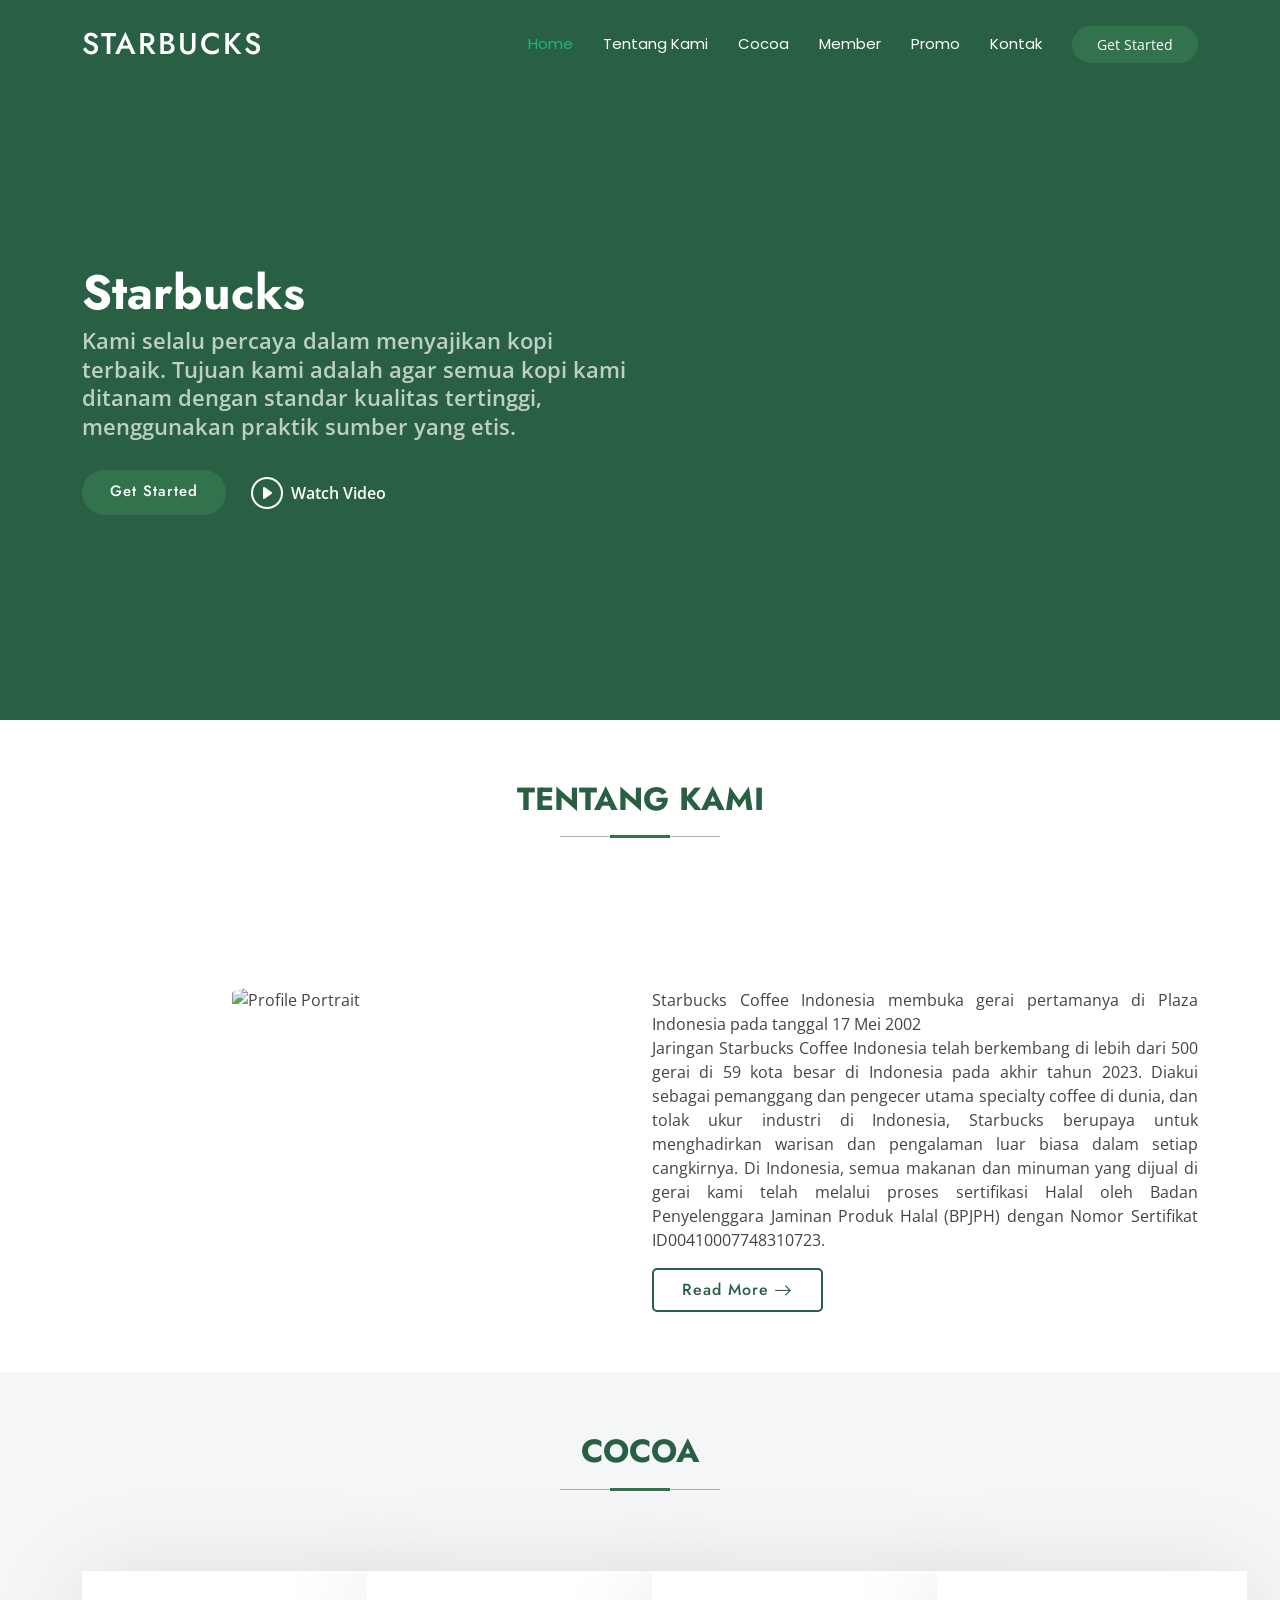
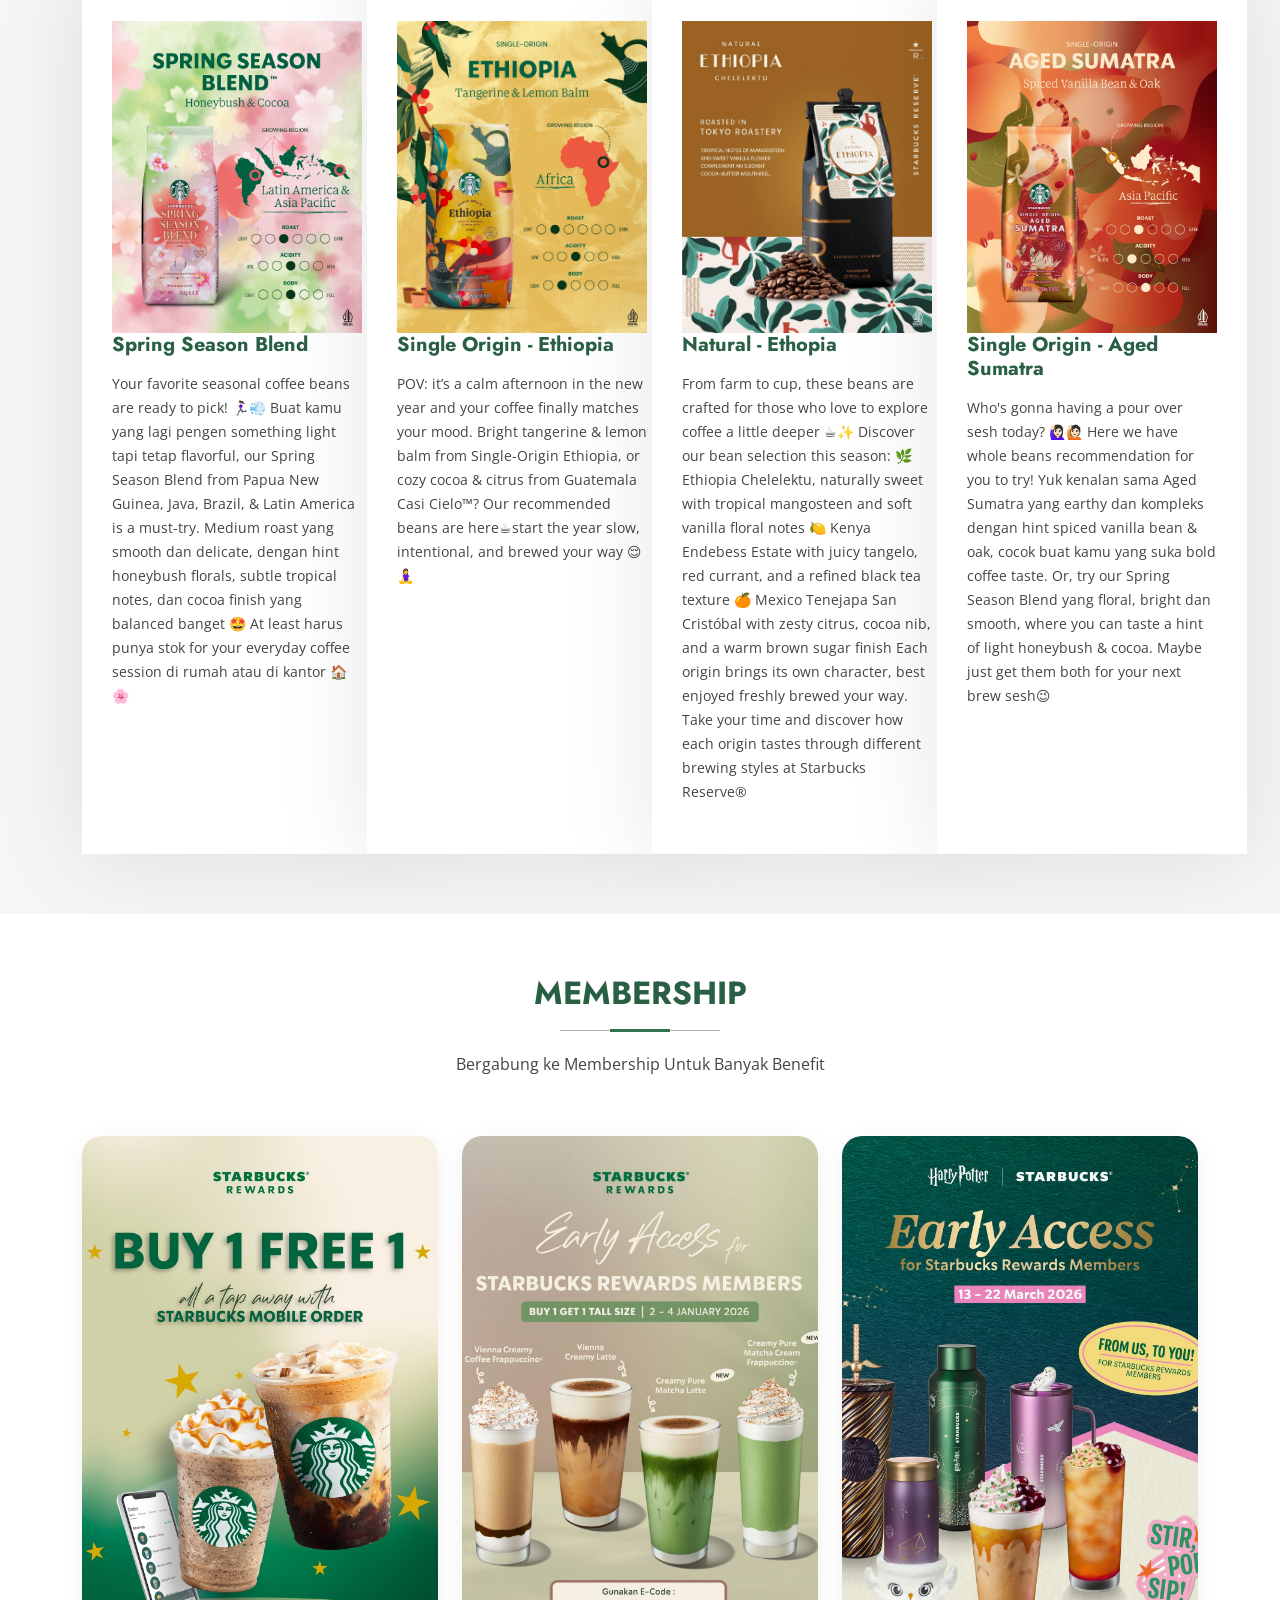
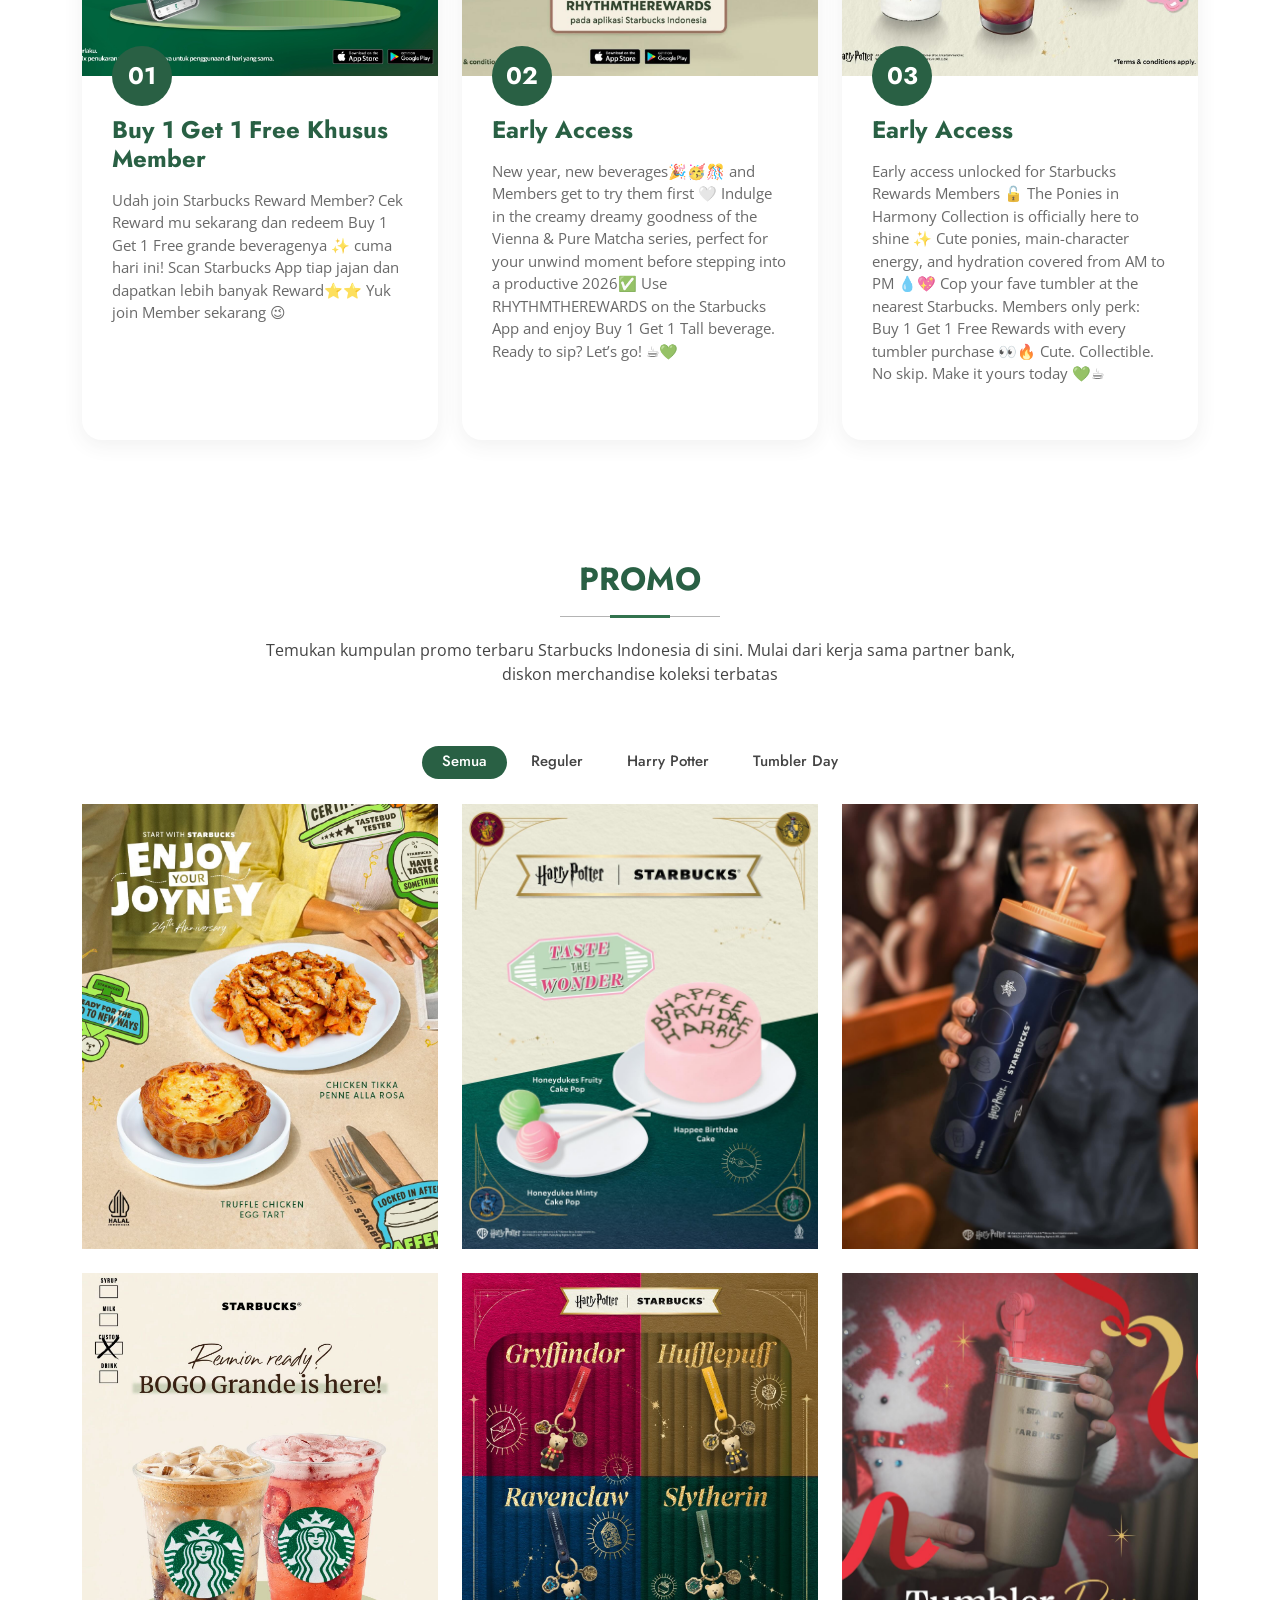
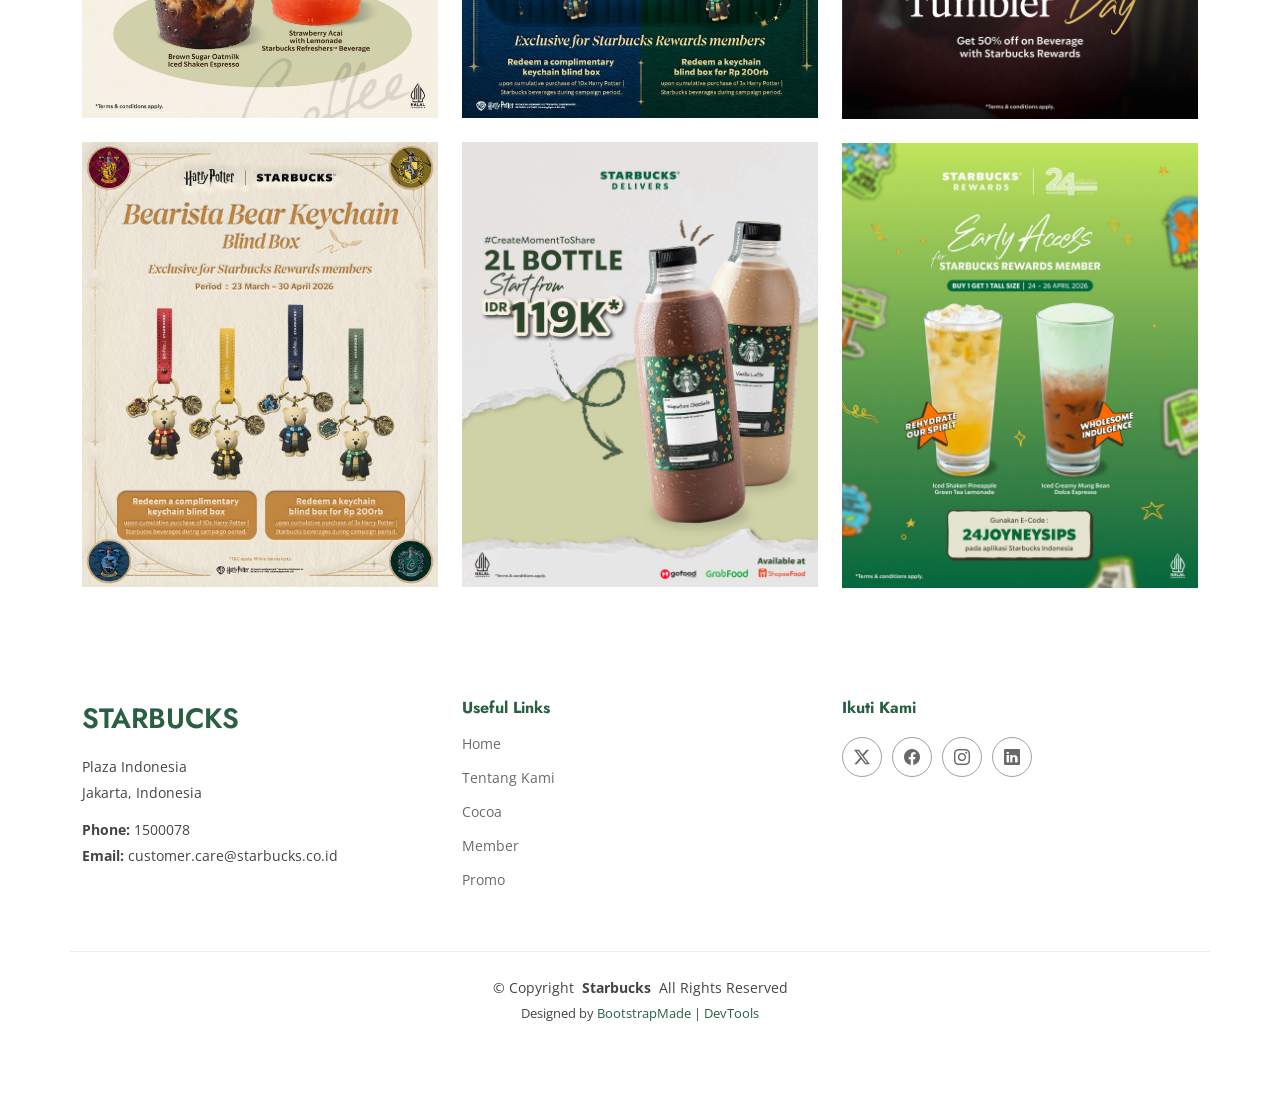
==== tugas_ets.html @ 334ba534 "Tugas Pra ETS" ====
<!DOCTYPE html>
<html lang="en">

<head>
    <meta charset="utf-8">
    <meta content="width=device-width, initial-scale=1.0" name="viewport">
    <title>Index - Arsha Bootstrap Template</title>
    <meta name="description" content="">
    <meta name="keywords" content="">

    <!-- Favicons -->
    <link
        href="https://upload.wikimedia.org/wikipedia/sco/thumb/d/d3/Starbucks_Corporation_Logo_2011.svg/3840px-Starbucks_Corporation_Logo_2011.svg.png"
        rel="icon">
    <link
        href="https://upload.wikimedia.org/wikipedia/sco/thumb/d/d3/Starbucks_Corporation_Logo_2011.svg/3840px-Starbucks_Corporation_Logo_2011.svg.png"
        rel="apple-touch-icon">

    <!-- Fonts -->
    <link href="https://fonts.googleapis.com" rel="preconnect">
    <link href="https://fonts.gstatic.com" rel="preconnect" crossorigin>
    <link
        href="https://fonts.googleapis.com/css2?family=Open+Sans:ital,wght@0,300;0,400;0,500;0,600;0,700;0,800;1,300;1,400;1,500;1,600;1,700;1,800&family=Poppins:ital,wght@0,100;0,200;0,300;0,400;0,500;0,600;0,700;0,800;0,900;1,100;1,200;1,300;1,400;1,500;1,600;1,700;1,800;1,900&family=Jost:ital,wght@0,100;0,200;0,300;0,400;0,500;0,600;0,700;0,800;0,900;1,100;1,200;1,300;1,400;1,500;1,600;1,700;1,800;1,900&display=swap"
        rel="stylesheet">

    <!-- Vendor CSS Files -->
    <link href="assets/vendor/bootstrap/css/bootstrap.min.css" rel="stylesheet">
    <link href="assets/vendor/bootstrap-icons/bootstrap-icons.css" rel="stylesheet">
    <link href="assets/vendor/aos/aos.css" rel="stylesheet">
    <link href="assets/vendor/glightbox/css/glightbox.min.css" rel="stylesheet">
    <link href="assets/vendor/swiper/swiper-bundle.min.css" rel="stylesheet">

    <!-- Main CSS File -->
    <link href="assets/css/main.css" rel="stylesheet">

    <!-- =======================================================
  * Template Name: Arsha
  * Template URL: https://bootstrapmade.com/arsha-free-bootstrap-html-template-corporate/
  * Updated: Feb 22 2025 with Bootstrap v5.3.3
  * Author: BootstrapMade.com
  * License: https://bootstrapmade.com/license/
    ======================================================== -->
</head>

<body class="index-page">

    <header id="header" class="header d-flex align-items-center fixed-top">
        <div class="container-fluid container-xl position-relative d-flex align-items-center">

            <a href="index.html" class="logo d-flex align-items-center me-auto">
                <!-- Uncomment the line below if you also wish to use an image logo -->
                <!-- <img src="assets/img/logo.webp" alt=""> -->
                <h1 class="sitename">Starbucks</h1>
            </a>

            <nav id="navmenu" class="navmenu">
                <ul>
                    <li><a href="#hero" class="active">Home</a></li>
                    <li><a href="#about">Tentang Kami</a></li>
                    <li><a href="#cocoa">Cocoa</a></li>
                    <li><a href="#membership">Member</a></li>
                    <li><a href="#promo">Promo</a></li>
                    <li><a href="#kontak">Kontak</a></li>
                </ul>
                <i class="mobile-nav-toggle d-xl-none bi bi-list"></i>
            </nav>

            <a class="btn-getstarted" href="#about" style="background-color: #32734E;">Get Started</a>

        </div>
    </header>

    <main class="main">
        <!-- Hero Section -->
        <section id="hero" class="hero section dark-background">

            <div class="container">
                <div class="row gy-4">
                    <div class="col-lg-6 order-2 order-lg-1 d-flex flex-column justify-content-center"
                        data-aos="zoom-out">
                        <h1>Starbucks</h1>
                        <p>Kami selalu percaya dalam menyajikan kopi terbaik. Tujuan kami adalah agar semua kopi kami
                            ditanam dengan standar kualitas tertinggi, menggunakan praktik sumber yang etis.</p>
                        <div class="d-flex">
                            <a href="#about" class="btn-get-started" style="background-color: #32734E;">Get Started</a>
                            <a href="https://upload.wikimedia.org/wikipedia/sco/thumb/d/d3/Starbucks_Corporation_Logo_2011.svg/3840px-Starbucks_Corporation_Logo_2011.svg.png"
                                target="_blank" class="glightbox btn-watch-video d-flex align-items-center"><i
                                    class="bi bi-play-circle"></i><span>Watch Video</span></a>
                        </div>
                    </div>
                    <div class="col-lg-6 order-1 order-lg-2 hero-img" data-aos="zoom-out" data-aos-delay="200">
                        <img src="https://upload.wikimedia.org/wikipedia/sco/thumb/d/d3/Starbucks_Corporation_Logo_2011.svg/3840px-Starbucks_Corporation_Logo_2011.svg.png"
                            class="img-fluid animated" alt="">
                    </div>
                </div>
            </div>

        </section><!-- /Hero Section -->

        <!-- About Section -->
        <section id="about" class="about section">

            <!-- Section Title -->
            <div class="container section-title" style="text-align: center; margin-bottom: 70px;" data-aos="fade-up">
                <h2>Tentang Kami</h2>
            </div><!-- End Section Title -->

            <div class="container">

                <div class="row gy-4">

                    <div class="col-lg-6 content" data-aos="fade-up" data-aos-delay="100">
                        <img src="https://i.pinimg.com/736x/85/c0/9a/85c09aea788d44fc892451e380a8f72e.jpg"
                            alt="Profile Portrait"
                            style="width: 350px; margin-bottom: 20px; margin-left: 150px; border-radius: 20%;">

                        <p style="text-align: justify;">
                        </p>
                    </div>

                    <div class="col-lg-6" data-aos="fade-up" data-aos-delay="200">
                        <p style="text-align: justify;">Starbucks Coffee Indonesia membuka gerai pertamanya di Plaza
                            Indonesia pada tanggal 17 Mei
                            2002<br>Jaringan Starbucks Coffee Indonesia telah berkembang di lebih
                            dari 500 gerai di 59 kota
                            besar di Indonesia pada akhir tahun 2023. Diakui sebagai pemanggang dan pengecer utama
                            specialty coffee di dunia, dan tolak ukur industri di Indonesia, Starbucks berupaya
                            untuk menghadirkan warisan dan pengalaman luar biasa dalam setiap cangkirnya. Di
                            Indonesia, semua makanan dan minuman yang dijual di gerai kami telah melalui proses
                            sertifikasi Halal oleh Badan Penyelenggara Jaminan Produk Halal (BPJPH) dengan Nomor
                            Sertifikat ID00410007748310723.
                        </p>
                        <a href="https://www.instagram.com/starbucksindonesia" target="_blank"
                            class="read-more"><span>Read
                                More</span><i class="bi bi-arrow-right"></i></a>
                    </div>

                </div>

            </div>

        </section><!-- /About Section -->


        <!-- Services Section -->
        <section id="cocoa" class="services section light-background">

            <!-- Section Title -->
            <div class="container section-title" data-aos="fade-up">
                <h2>Cocoa</h2>
            </div><!-- End Section Title -->

            <div class="container">

                <div class="row gy-4">

                    <div class="col-xl-3 col-md-6 d-flex" data-aos="fade-up" data-aos-delay="100">
                        <div class="service-item position-relative">
                            <img src="gambar insta\Cocoa\cocoa4.jpg" alt="Profile Portrait" style="width: 250px;">
                            <h4><a href="https://www.instagram.com/reel/DVajFVjidZJ/" target="_blank"
                                    class="stretched-link">Spring Season Blend</a>
                            </h4>
                            <p>Your favorite seasonal coffee beans are ready to pick! 🏃🏻‍♀️💨

                                Buat kamu yang lagi pengen something light tapi tetap flavorful, our Spring Season Blend
                                from Papua New Guinea, Java, Brazil, & Latin America is a must-try. Medium roast yang
                                smooth
                                dan delicate, dengan hint honeybush florals, subtle tropical notes, dan cocoa finish
                                yang
                                balanced banget 🤩

                                At least harus punya stok for your everyday coffee session di rumah atau di kantor 🏠🌸
                            </p>
                        </div>
                    </div><!-- End Service Item -->

                    <div class="col-xl-3 col-md-6 d-flex" data-aos="fade-up" data-aos-delay="200">
                        <div class="service-item position-relative">
                            <img src="gambar insta\Cocoa\cocoa1.jpg" alt="Profile Portrait" style="width: 250px;">
                            <h4><a href="https://www.instagram.com/p/DTAOfKRk3KU/" target="_blank"
                                    class="stretched-link">Single Origin - Ethiopia</a></h4>
                            <p>POV: it’s a calm afternoon in the new year and your coffee finally matches your mood.

                                Bright tangerine & lemon balm from Single-Origin Ethiopia, or cozy cocoa & citrus from
                                Guatemala Casi Cielo™️?

                                Our recommended beans are here☕️start the year slow, intentional, and brewed your way
                                😌🧘‍♀️
                            </p>
                        </div>
                    </div><!-- End Service Item -->

                    <div class="col-xl-3 col-md-6 d-flex" data-aos="fade-up" data-aos-delay="300">
                        <div class="service-item position-relative">
                            <img src="gambar insta\Cocoa\cocoa2.jpg" alt="Profile Portrait" style="width: 250px;">
                            <h4><a href="https://www.instagram.com/p/DTFrckcEzNp/" target="_blank"
                                    class="stretched-link">Natural - Ethopia</a></h4>
                            <p>From farm to cup, these beans are crafted for those who love to explore coffee a little
                                deeper ☕✨ Discover our bean selection this season:

                                🌿 Ethiopia Chelelektu, naturally sweet with tropical mangosteen and soft vanilla floral
                                notes
                                🍋 Kenya Endebess Estate with juicy tangelo, red currant, and a refined black tea
                                texture
                                🍊 Mexico Tenejapa San Cristóbal with zesty citrus, cocoa nib, and a warm brown sugar
                                finish

                                Each origin brings its own character, best enjoyed freshly brewed your way. Take your
                                time
                                and discover how each origin tastes through different brewing styles at Starbucks
                                Reserve®
                            </p>
                        </div>
                    </div><!-- End Service Item -->

                    <div class="col-xl-3 col-md-6 d-flex" data-aos="fade-up" data-aos-delay="400">
                        <div class="service-item position-relative">
                            <img src="gambar insta\Cocoa\cocoa3.jpg" alt="Profile Portrait" style="width: 250px;">
                            <h4><a href="https://www.instagram.com/p/DVaQ4PXE8sB/" target="_blank"
                                    class="stretched-link">Single Origin - Aged Sumatra</a>
                            </h4>
                            <p>Who's gonna having a pour over sesh today? 🙋🏻‍♀️🙋🏻 Here we have whole beans
                                recommendation for you to try!

                                Yuk kenalan sama Aged Sumatra yang earthy dan kompleks dengan hint spiced vanilla bean &
                                oak, cocok buat kamu yang suka bold coffee taste. Or, try our Spring Season Blend yang
                                floral, bright dan smooth, where you can taste a hint of light honeybush & cocoa.

                                Maybe just get them both for your next brew sesh😉
                            </p>
                        </div>
                    </div><!-- End Service Item -->

                </div>

            </div>

        </section><!-- /Services Section -->

        <!-- Work Process Section -->
        <section id="membership" class="work-process section">

            <!-- Section Title -->
            <div class="container section-title" data-aos="fade-up">
                <h2>Membership</h2>
                <p>Bergabung ke Membership Untuk Banyak Benefit</p>
            </div><!-- End Section Title -->

            <div class="container" data-aos="fade-up" data-aos-delay="100">

                <div class="row gy-5">

                    <div class="col-lg-4 col-md-6" data-aos="fade-up" data-aos-delay="200">
                        <div class="steps-item">
                            <div class="steps-image">
                                <img src="gambar insta\membership\membership2.jpg" alt="Step 1" class="img-fluid"
                                    loading="lazy">
                            </div>
                            <div class="steps-content">
                                <div class="steps-number">01</div>
                                <h3>Buy 1 Get 1 Free Khusus Member</h3>
                                <p>Udah join Starbucks Reward Member? Cek Reward mu sekarang dan redeem Buy 1 Get 1 Free
                                    grande beveragenya ✨ cuma hari ini! Scan Starbucks App tiap jajan dan dapatkan lebih
                                    banyak Reward⭐️⭐️ Yuk join Member sekarang 😉
                                </p>
                            </div>
                        </div><!-- End Steps Item -->
                    </div>

                    <div class="col-lg-4 col-md-6" data-aos="fade-up" data-aos-delay="300">
                        <div class="steps-item">
                            <div class="steps-image">
                                <img src="gambar insta\membership\membership3.jpg" alt="Step 2" class="img-fluid"
                                    loading="lazy">
                            </div>
                            <div class="steps-content">
                                <div class="steps-number">02</div>
                                <h3>Early Access</h3>
                                <p>New year, new beverages🎉🥳🎊 and Members get to try them first 🤍

                                    Indulge in the creamy dreamy goodness of the Vienna & Pure Matcha series, perfect
                                    for
                                    your unwind moment before stepping into a productive 2026✅

                                    Use RHYTHMTHEREWARDS on the Starbucks App and enjoy Buy 1 Get 1 Tall beverage. Ready
                                    to
                                    sip? Let’s go! ☕💚
                                </p>
                            </div>
                        </div><!-- End Steps Item -->
                    </div>

                    <div class="col-lg-4 col-md-6" data-aos="fade-up" data-aos-delay="400">
                        <div class="steps-item">
                            <div class="steps-image">
                                <img src="gambar insta\membership\membership1.jpg" alt="Step 3" class="img-fluid"
                                    loading="lazy">
                            </div>
                            <div class="steps-content">
                                <div class="steps-number">03</div>
                                <h3>Early Access</h3>
                                <p>Early access unlocked for Starbucks Rewards Members 🔓 The Ponies in Harmony
                                    Collection
                                    is officially here to shine ✨

                                    Cute ponies, main-character energy, and hydration covered from AM to PM 💧💖

                                    Cop your fave tumbler at the nearest Starbucks.
                                    Members only perk: Buy 1 Get 1 Free Rewards with every tumbler purchase 👀🔥

                                    Cute. Collectible. No skip. Make it yours today 💚☕
                                </p>
                            </div>
                        </div><!-- End Steps Item -->
                    </div>

                </div>

            </div>
        </section><!-- Work Process Section -->

        <!-- Portfolio Section -->
        <section id="promo" class="portfolio section">

            <!-- Section Title -->
            <div class="container section-title" data-aos="fade-up">
                <h2>Promo</h2>
                <p>Temukan kumpulan promo terbaru Starbucks Indonesia di sini. Mulai dari kerja sama partner bank,<br>
                    diskon merchandise koleksi terbatas </p>
            </div><!-- End Section Title -->

            <div class="container">

                <div class="isotope-layout" data-default-filter="*" data-layout="masonry" data-sort="original-order">

                    <ul class="portfolio-filters isotope-filters" data-aos="fade-up" data-aos-delay="100">
                        <li data-filter="*" class="filter-active">Semua</li>
                        <li data-filter=".filter-app">Reguler</li>
                        <li data-filter=".filter-product">Harry Potter</li>
                        <li data-filter=".filter-branding">Tumbler Day</li>
                    </ul><!-- End Portfolio Filters -->

                    <div class="row gy-4 isotope-container" data-aos="fade-up" data-aos-delay="200">

                        <div class="col-lg-4 col-md-6 portfolio-item isotope-item filter-app">
                            <img src="gambar insta\promo\promo1.jpg" class="img-fluid" alt="">
                            <div class="portfolio-info">
                                <h4>Enjoy your Journey - 24th Anniversary</h4>
                                <p>Now it’s yummy sesh time 🤤 4 new items to brighten your day:
                                    Banana & Pineapple Oatmeal Bar: Definisi fruity tropical yang warm & comforting
                                    pas buat di jam nyemil🍌🍍

                                    Chicken Spinach Egg Bites: Simple yet flavorful. Aroma umami-nya bener-bener
                                    nagih. 🌿
                                </p>
                                <a href="gambar insta\promo\promo1.jpg" title="Enjoy your Journey - 24th Anniversary"
                                    data-gallery="portfolio-gallery-app" class="glightbox preview-link"><i
                                        class="bi bi-zoom-in"></i></a>
                                <a href="https://www.instagram.com/p/DXnpgaAEzhH/" target="_blank"
                                    title="Enjoy your Journey - 24th Anniversary" class="details-link"><i
                                        class="bi bi-link-45deg"></i></a>
                            </div>
                        </div><!-- End Portfolio Item -->

                        <div class="col-lg-4 col-md-6 portfolio-item isotope-item filter-product">
                            <img src="gambar insta\harrypot\harry.jpg" class="img-fluid" alt="">
                            <div class="portfolio-info">
                                <h4>Harry Potter - Taste The Wonder</h4>
                                <p>Showtime for the food! The pink frosting and wobbly lettering bring all the
                                    magical, nostalgic feels ✨ Sekarang udah bisa didapatkan di Starbucks terdekat!

                                    Yuk order the iconic Happee Birthdae Harry Cake dengan the duo Honeydukes
                                    Cakepop in Minty and Fruity flavors sekarang 🍭💚💖
                                </p>
                                <a href="gambar insta\harrypot\harry.jpg" title="Harry Potter - Taste The Wonder"
                                    data-gallery="portfolio-gallery-product" class="glightbox preview-link"><i
                                        class="bi bi-zoom-in"></i></a>
                                <a href="https://www.instagram.com/p/DWP5WsSE50g/"
                                    title="Harry Potter - Taste The Wonder" class="details-link"><i
                                        class="bi bi-link-45deg"></i></a>
                            </div>
                        </div><!-- End Portfolio Item -->

                        <div class="col-lg-4 col-md-6 portfolio-item isotope-item filter-branding">
                            <img src="gambar insta\tumbler day\tumbler1.jpg" class="img-fluid" alt="">
                            <div class="portfolio-info">
                                <h4>Tumbler day</h4>
                                <p>Thursday = ✨Tumbler Day✨ means bringing your tumbler and enjoying the perks. Pakai
                                    tumbler dari koleksi Harry Potter | Starbucks yuk? Let’s go! 🙌🏻
                                </p>
                                <a href="gambar insta\tumbler day\tumbler1.jpg" title="Tumbler day"
                                    data-gallery="portfolio-gallery-branding" class="glightbox preview-link"><i
                                        class="bi bi-zoom-in"></i></a>
                                <a href="https://www.instagram.com/p/DXvQwu6k7q9/" title="Tumbler day"
                                    class="details-link"><i class="bi bi-link-45deg"></i></a>
                            </div>
                        </div><!-- End Portfolio Item -->

                        <div class="col-lg-4 col-md-6 portfolio-item isotope-item filter-app">
                            <img src="gambar insta\promo\promo3.jpg" class="img-fluid" alt="">
                            <div class="portfolio-info">
                                <h4>Reunion Ready?</h4>
                                <p>Welcome back all! Time for a quick caffeine boost before we take on all the
                                    checklists and due dates.

                                    Redeem kupon buy 1 get 1 freenya dan nikmati 2 minuman ukuran grande setengah
                                    harga. Cuma hari ini, kunjungi Starbucks terdekat💨
                                </p>
                                <a href="gambar insta\promo\promo3.jpg" title="Reunion Ready?"
                                    data-gallery="portfolio-gallery-app" class="glightbox preview-link"><i
                                        class="bi bi-zoom-in"></i></a>
                                <a href="https://www.instagram.com/p/DWfUvZ8k4Ru/" target="_blank"
                                    title="Reunion Ready?" class="details-link"><i class="bi bi-link-45deg"></i></a>
                            </div>
                        </div><!-- End Portfolio Item -->

                        <div class="col-lg-4 col-md-6 portfolio-item isotope-item filter-product">
                            <img src="gambar insta\harrypot\harry2.jpg" class="img-fluid" alt="">
                            <div class="portfolio-info">
                                <h4>Exclusive Keychain</h4>
                                <p>Your next obsession is here 👀

                                    Khusus Member bisa tebus Rp 200rb dengan pembelian 3 beverage from Harry Potter
                                    | Starbucks (bisa dalam transaksi berbeda), atau kumpulkan sampai 10x beverage
                                    untuk dapatkan GRATIS Bearista Bear Keychain Blind Box ✨ Collect them all karena
                                    semuanya too cute to miss!
                                </p>
                                <a href="gambar insta\harrypot\harry2.jpg" title="Exclusive Keychain"
                                    data-gallery="portfolio-gallery-product" class="glightbox preview-link"><i
                                        class="bi bi-zoom-in"></i></a>
                                <a href="https://www.instagram.com/p/DWh7jQ4k8nR/" target="_blank"
                                    title="Exclusive Keychain" class="details-link"><i class="bi bi-link-45deg"></i></a>
                            </div>
                        </div><!-- End Portfolio Item -->

                        <div class="col-lg-4 col-md-6 portfolio-item isotope-item filter-branding">
                            <img src="gambar insta\tumbler day\tumbler2.jpg" class="img-fluid" alt="">
                            <div class="portfolio-info">
                                <h4>Tumbler Day</h4>
                                <p>It’s payday week! Time to treat yourself AND save more! Grab 2 beverages for just Rp
                                    33Rb, or get the best deal at Rp 29Rb with BCA Payment. 🥤💙

                                    Let your new tumbler shine too ✨ bring your Starbucks tumbler and enjoy 50% off your
                                    beverage, exclusively for Starbucks Rewards members. 🌟

                                    Slide left to discover more deals and see you in-store! 👋🏽💚
                                </p>
                                <a href="gambar insta\tumbler day\tumbler2.jpg" title="Tumbler Day"
                                    data-gallery="portfolio-gallery-branding" class="glightbox preview-link"><i
                                        class="bi bi-zoom-in"></i></a>
                                <a href="https://www.instagram.com/p/DRin9kNEyzm/" target="_blank" title="Tumbler Day"
                                    class="details-link"><i class="bi bi-link-45deg"></i></a>
                            </div>
                        </div><!-- End Portfolio Item -->

                        <div class="col-lg-4 col-md-6 portfolio-item isotope-item filter-app">
                            <img src="gambar insta\promo\promo4.jpg" class="img-fluid" alt="">
                            <div class="portfolio-info">
                                <h4>Starbucks Deliver - 2L Bottle</h4>
                                <p>It’s your weekly reminder to stock up 2L again! Mulai harga Rp 119Rb, udah bisa dapat
                                    selected beverages buat nemenin kegiatan di rumah weekend ini. Kamu tim akhir pekan
                                    ke
                                    mana nih, stay di rumah atau jalan-jalan ke luar?
                                </p>
                                <a href="gambar insta\promo\promo4.jpg" title="Starbucks Deliver - 2L Bottle"
                                    data-gallery="portfolio-gallery-app" class="glightbox preview-link"><i
                                        class="bi bi-zoom-in"></i></a>
                                <a href="https://www.instagram.com/p/DXAzNQAEzaX/" target="_blank"
                                    title="Starbucks Deliver - 2L Bottle" class="details-link"><i
                                        class="bi bi-link-45deg"></i></a>
                            </div>
                        </div><!-- End Portfolio Item -->

                        <div class="col-lg-4 col-md-6 portfolio-item isotope-item filter-product">
                            <img src="gambar insta\harrypot\harry4.jpg" class="img-fluid" alt="">
                            <div class="portfolio-info">
                                <h4>Barista Bear Keychain</h4>
                                <p>Let the Bearista Keychain define your destiny house!
                                    ❤️🦁 💚🐍 💙🦅 💛🦡

                                    Easy how to; Order Honeydukes Bursting Bonbons creation* and you can get Bearista
                                    Bear
                                    Keychain 𝘀𝘁𝗮𝗿𝘁𝗶𝗻𝗴 𝗳𝗿𝗼𝗺 𝗥𝗽 𝟮𝟬𝟬𝗿𝗯 or even redeem as complimentary
                                    gift.
                                    Banyak jalan menuju rumah, you decide what’s yours. Let’s go & get it 💨 💨

                                    *S&K Berlaku, kunjungi https://www.starbucks.co.id/hpbearistakeychain untuk
                                    informasi
                                    detail.
                                </p>
                                <a href="gambar insta\harrypot\harry4.jpg" title="Barista Bear Keychain"
                                    data-gallery="portfolio-gallery-product" class="glightbox preview-link"><i
                                        class="bi bi-zoom-in"></i></a>
                                <a href="https://www.instagram.com/p/DWQMgjnE7Pi/" target="_blank"
                                    title="Barista Bear Keychain" class="details-link"><i
                                        class="bi bi-link-45deg"></i></a>
                            </div>
                        </div><!-- End Portfolio Item -->
                        <div class="col-lg-4 col-md-6 portfolio-item isotope-item filter-app">
                            <img src="gambar insta\promo\promo2.jpg" class="img-fluid" alt="">
                            <div class="portfolio-info">
                                <h4>Early Access</h4>
                                <p>Starbucks Members get it first!⭐️⭐️

                                    Langsung pakai ecode 24JOYNEYSIPS di Starbucks App 📲 dan nikmati early access
                                    cobain minuman edisi Anniversary

                                    🫘 Iced Creamy Mung Bean Dolce Espresso
                                    🍍 Iced Shaken Pineapple Green Tea Lemonade

                                    dengan Reward Buy 1 Get 1 free ukuran tall! It’s your time Starbies, see you at
                                    Starbucks✨

                                </p>
                                <a href="gambar insta\promo\promo2.jpg" title="Enjoy your Journey - 24th Anniversary"
                                    data-gallery="portfolio-gallery-app" class="glightbox preview-link"><i
                                        class="bi bi-zoom-in"></i></a>
                                <a href="https://www.instagram.com/p/DXftsU5k-wY/ 
" target="_blank" title="Enjoy your Journey - 24th Anniversary" class="details-link"><i
                                        class="bi bi-link-45deg"></i></a>
                            </div>
                        </div><!-- End Portfolio Item -->



                    </div><!-- End Portfolio Container -->

                </div>

            </div>

        </section><!-- /Portfolio Section -->


        <footer id="kontak" class="footer">

            <div class="container footer-top">
                <div class="row gy-4">
                    <div class="col-lg-4 col-md-6 footer-about">
                        <a href="https://www.instagram.com/starbucksindonesia" target="_blank"
                            class="d-flex align-items-center">
                            <span class="sitename">Starbucks</span>
                        </a>
                        <div class="footer-contact pt-3">
                            <p>Plaza Indonesia</p>
                            <p>Jakarta, Indonesia</p>
                            <p class="mt-3"><strong>Phone:</strong> <span>1500078</span></p>
                            <p><strong>Email:</strong> <span>customer.care@starbucks.co.id</span></p>
                        </div>
                    </div>

                    <div class="col-lg-4 col-md-3 footer-links">
                        <h4>Useful Links</h4>
                        <ul>
                            <li><a href="#hero" class="active">Home</a></li>
                            <li><a href="#about">Tentang Kami</a></li>
                            <li><a href="#cocoa">Cocoa</a></li>
                            <li><a href="#membership">Member</a></li>
                            <li><a href="#promo">Promo</a></li>
                        </ul>
                    </div>



                    <div class="col-lg-4 col-md-12">
                        <h4>Ikuti Kami</h4>
                        <div class="social-links d-flex">
                            <a href=""><i class="bi bi-twitter-x"></i></a>
                            <a href=""><i class="bi bi-facebook"></i></a>
                            <a href=""><i class="bi bi-instagram"></i></a>
                            <a href=""><i class="bi bi-linkedin"></i></a>
                        </div>
                    </div>

                </div>
            </div>

            <div class="container copyright text-center mt-4">
                <p>© <span>Copyright</span> <strong class="px-1 sitename">Starbucks</strong> <span>All Rights
                        Reserved</span>
                </p>
                <div class="credits">
                    <!-- All the links in the footer should remain intact. -->
                    <!-- You can delete the links only if you've purchased the pro version. -->
                    <!-- Licensing information: https://bootstrapmade.com/license/ -->
                    <!-- Purchase the pro version with working PHP/AJAX contact form: [buy-url] -->
                    Designed by <a href="https://bootstrapmade.com/">BootstrapMade</a> | <a
                        href="https://bootstrapmade.com/tools/">DevTools</a>
                </div>
            </div>

        </footer>

        <!-- Scroll Top -->
        <a href="#" id="scroll-top" class="scroll-top d-flex align-items-center justify-content-center"><i
                class="bi bi-arrow-up-short"></i></a>
    </main>
    <!-- Preloader -->
    <div id="preloader"></div>

    <!-- Vendor JS Files -->
    <script src="assets/vendor/bootstrap/js/bootstrap.bundle.min.js"></script>
    <script src="assets/vendor/php-email-form/validate.js"></script>
    <script src="assets/vendor/aos/aos.js"></script>
    <script src="assets/vendor/glightbox/js/glightbox.min.js"></script>
    <script src="assets/vendor/swiper/swiper-bundle.min.js"></script>
    <script src="assets/vendor/waypoints/noframework.waypoints.js"></script>
    <script src="assets/vendor/imagesloaded/imagesloaded.pkgd.min.js"></script>
    <script src="assets/vendor/isotope-layout/isotope.pkgd.min.js"></script>

    <!-- Main JS File -->
    <script src="assets/js/main.js"></script>

</body>

</html>
---- assets/css/main.css ----
/**
* Template Name: Arsha
* Template URL: https://bootstrapmade.com/arsha-free-bootstrap-html-template-corporate/
* Updated: Feb 22 2025 with Bootstrap v5.3.3
* Author: BootstrapMade.com
* License: https://bootstrapmade.com/license/
*/

/*--------------------------------------------------------------
# Font & Color Variables
# Help: https://bootstrapmade.com/color-system/
--------------------------------------------------------------*/
/* Fonts */
:root {
  --default-font: "Open Sans",  system-ui, -apple-system, "Segoe UI", Roboto, "Helvetica Neue", Arial, "Noto Sans", "Liberation Sans", sans-serif, "Apple Color Emoji", "Segoe UI Emoji", "Segoe UI Symbol", "Noto Color Emoji";
  --heading-font: "Jost",  sans-serif;
  --nav-font: "Poppins",  sans-serif;
}

/* Global Colors - The following color variables are used throughout the website. Updating them here will change the color scheme of the entire website */
:root { 
  --background-color: #ffffff; /* Background color for the entire website, including individual sections */
  --default-color: #444444; /* Default color used for the majority of the text content across the entire website */
  --heading-color: #296044; /* Color for headings, subheadings and title throughout the website */
  --accent-color: #296044; /* Accent color that represents your brand on the website. It's used for buttons, links, and other elements that need to stand out */
  --surface-color: #ffffff; /* The surface color is used as a background of boxed elements within sections, such as cards, icon boxes, or other elements that require a visual separation from the global background. */
  --contrast-color: #ffffff; /* Contrast color for text, ensuring readability against backgrounds of accent, heading, or default colors. */
}

/* Nav Menu Colors - The following color variables are used specifically for the navigation menu. They are separate from the global colors to allow for more customization options */
:root {
  --nav-color: #ffffff;  /* The default color of the main navmenu links */
  --nav-hover-color: #21b37b; /* Applied to main navmenu links when they are hovered over or active */
  --nav-mobile-background-color: #ffffff; /* Used as the background color for mobile navigation menu */
  --nav-dropdown-background-color: #ffffff; /* Used as the background color for dropdown items that appear when hovering over primary navigation items */
  --nav-dropdown-color: #444444; /* Used for navigation links of the dropdown items in the navigation menu. */
  --nav-dropdown-hover-color: #D8E8E2; /* Similar to --nav-hover-color, this color is applied to dropdown navigation links when they are hovered over. */
}

/* Color Presets - These classes override global colors when applied to any section or element, providing reuse of the sam color scheme. */

.light-background {
  --background-color: #f5f6f8;
  --surface-color: #ffffff;
}

.dark-background {
  --background-color: #296044;
  --default-color: #ffffff;
  --heading-color: #ffffff;
  --surface-color: #296044;
  --contrast-color: #ffffff;
}

/* Smooth scroll */
:root {
  scroll-behavior: smooth;
}

/*--------------------------------------------------------------
# General Styling & Shared Classes
--------------------------------------------------------------*/
body {
  color: var(--default-color);
  background-color: var(--background-color);
  font-family: var(--default-font);
}

a {
  color: var(--accent-color);
  text-decoration: none;
  transition: 0.3s;
}

a:hover {
  color: color-mix(in srgb, var(--accent-color), transparent 25%);
  text-decoration: none;
}

h1,
h2,
h3,
h4,
h5,
h6 {
  color: var(--heading-color);
  font-family: var(--heading-font);
}

/* PHP Email Form Messages
------------------------------*/
.php-email-form .error-message {
  display: none;
  background: #df1529;
  color: #ffffff;
  text-align: left;
  padding: 15px;
  margin-bottom: 24px;
  font-weight: 600;
}

.php-email-form .sent-message {
  display: none;
  color: #ffffff;
  background: #059652;
  text-align: center;
  padding: 15px;
  margin-bottom: 24px;
  font-weight: 600;
}

.php-email-form .loading {
  display: none;
  background: var(--surface-color);
  text-align: center;
  padding: 15px;
  margin-bottom: 24px;
}

.php-email-form .loading:before {
  content: "";
  display: inline-block;
  border-radius: 50%;
  width: 24px;
  height: 24px;
  margin: 0 10px -6px 0;
  border: 3px solid var(--accent-color);
  border-top-color: var(--surface-color);
  animation: php-email-form-loading 1s linear infinite;
}

@keyframes php-email-form-loading {
  0% {
    transform: rotate(0deg);
  }

  100% {
    transform: rotate(360deg);
  }
}

/*--------------------------------------------------------------
# Global Header
--------------------------------------------------------------*/
.header {
  --background-color: #3d4d6a;
  --heading-color: #ffffff;
  color: var(--default-color);
  background-color: var(--background-color);
  padding: 15px 0;
  transition: all 0.5s;
  z-index: 997;
}

.header .logo {
  line-height: 1;
}

.header .logo img {
  max-height: 36px;
  margin-right: 8px;
}

.header .logo h1 {
  font-size: 30px;
  margin: 0;
  font-weight: 500;
  color: var(--heading-color);
  letter-spacing: 2px;
  text-transform: uppercase;
}

.header .btn-getstarted,
.header .btn-getstarted:focus {
  color: var(--contrast-color);
  background: var(--accent-color);
  font-size: 14px;
  padding: 8px 25px;
  margin: 0 0 0 30px;
  border-radius: 50px;
  transition: 0.3s;
}

.header .btn-getstarted:hover,
.header .btn-getstarted:focus:hover {
  color: var(--contrast-color);
  background: color-mix(in srgb, var(--accent-color), transparent 15%);
}

@media (max-width: 1200px) {
  .header .logo {
    order: 1;
  }

  .header .btn-getstarted {
    order: 2;
    margin: 0 15px 0 0;
    padding: 6px 15px;
  }

  .header .navmenu {
    order: 3;
  }
}

/* Index Page Header
------------------------------*/
.index-page .header {
  --background-color: rgba(255, 255, 255, 0);
  --heading-color: #ffffff;
  --nav-color: #ffffff;
}

/* Index Page Header on Scroll
------------------------------*/
.index-page.scrolled .header {
  --background-color: #296044;
}

/*--------------------------------------------------------------
# Navigation Menu
--------------------------------------------------------------*/
/* Desktop Navigation */
@media (min-width: 1200px) {
  .navmenu {
    padding: 0;
  }

  .navmenu ul {
    margin: 0;
    padding: 0;
    display: flex;
    list-style: none;
    align-items: center;
  }

  .navmenu li {
    position: relative;
  }

  .navmenu a,
  .navmenu a:focus {
    color: var(--nav-color);
    padding: 18px 15px;
    font-size: 15px;
    font-family: var(--nav-font);
    font-weight: 400;
    display: flex;
    align-items: center;
    justify-content: space-between;
    white-space: nowrap;
    transition: 0.3s;
  }

  .navmenu a i,
  .navmenu a:focus i {
    font-size: 12px;
    line-height: 0;
    margin-left: 5px;
    transition: 0.3s;
  }

  .navmenu li:last-child a {
    padding-right: 0;
  }

  .navmenu li:hover>a,
  .navmenu .active,
  .navmenu .active:focus {
    color: var(--nav-hover-color);
  }

  .navmenu .dropdown ul {
    margin: 0;
    padding: 10px 0;
    background: var(--nav-dropdown-background-color);
    display: block;
    position: absolute;
    visibility: hidden;
    left: 14px;
    top: 130%;
    opacity: 0;
    transition: 0.3s;
    border-radius: 4px;
    z-index: 99;
    box-shadow: 0px 0px 30px rgba(0, 0, 0, 0.1);
  }

  .navmenu .dropdown ul li {
    min-width: 200px;
  }

  .navmenu .dropdown ul a {
    padding: 10px 20px;
    font-size: 15px;
    text-transform: none;
    color: var(--nav-dropdown-color);
  }

  .navmenu .dropdown ul a i {
    font-size: 12px;
  }

  .navmenu .dropdown ul a:hover,
  .navmenu .dropdown ul .active:hover,
  .navmenu .dropdown ul li:hover>a {
    color: var(--nav-dropdown-hover-color);
  }

  .navmenu .dropdown:hover>ul {
    opacity: 1;
    top: 100%;
    visibility: visible;
  }

  .navmenu .dropdown .dropdown ul {
    top: 0;
    left: -90%;
    visibility: hidden;
  }

  .navmenu .dropdown .dropdown:hover>ul {
    opacity: 1;
    top: 0;
    left: -100%;
    visibility: visible;
  }

  .navmenu .megamenu {
    position: static;
  }

  .navmenu .megamenu ul {
    margin: 0;
    padding: 10px;
    background: var(--nav-dropdown-background-color);
    box-shadow: 0px 0px 20px rgba(0, 0, 0, 0.1);
    position: absolute;
    top: 130%;
    left: 0;
    right: 0;
    visibility: hidden;
    opacity: 0;
    display: flex;
    transition: 0.3s;
    border-radius: 4px;
    z-index: 99;
  }

  .navmenu .megamenu ul li {
    flex: 1;
  }

  .navmenu .megamenu ul li a,
  .navmenu .megamenu ul li:hover>a {
    padding: 10px 20px;
    font-size: 15px;
    color: var(--nav-dropdown-color);
  }

  .navmenu .megamenu ul li a:hover,
  .navmenu .megamenu ul li .active,
  .navmenu .megamenu ul li .active:hover {
    color: var(--nav-dropdown-hover-color);
  }

  .navmenu .megamenu:hover>ul {
    opacity: 1;
    top: 100%;
    visibility: visible;
  }

  .navmenu .dd-box-shadow {
    box-shadow: 0px 0px 30px rgba(0, 0, 0, 0.1);
  }
}

/* Mobile Navigation */
@media (max-width: 1199px) {
  .mobile-nav-toggle {
    color: var(--nav-color);
    font-size: 28px;
    line-height: 0;
    margin-right: 10px;
    cursor: pointer;
    transition: color 0.3s;
  }

  .navmenu {
    padding: 0;
    z-index: 9997;
  }

  .navmenu ul {
    display: none;
    list-style: none;
    position: absolute;
    inset: 60px 20px 20px 20px;
    padding: 10px 0;
    margin: 0;
    border-radius: 6px;
    background-color: var(--nav-mobile-background-color);
    overflow-y: auto;
    transition: 0.3s;
    z-index: 9998;
    box-shadow: 0px 0px 30px rgba(0, 0, 0, 0.1);
  }

  .navmenu a,
  .navmenu a:focus {
    color: var(--nav-dropdown-color);
    padding: 10px 20px;
    font-family: var(--nav-font);
    font-size: 17px;
    font-weight: 500;
    display: flex;
    align-items: center;
    justify-content: space-between;
    white-space: nowrap;
    transition: 0.3s;
  }

  .navmenu a i,
  .navmenu a:focus i {
    font-size: 12px;
    line-height: 0;
    margin-left: 5px;
    width: 30px;
    height: 30px;
    display: flex;
    align-items: center;
    justify-content: center;
    border-radius: 50%;
    transition: 0.3s;
    background-color: color-mix(in srgb, var(--accent-color), transparent 90%);
  }

  .navmenu a i:hover,
  .navmenu a:focus i:hover {
    background-color: #32734E;
    color: #32734E;
  }

  .navmenu a:hover,
  .navmenu .active,
  .navmenu .active:focus {
    color: #32734E;
  }

  .navmenu .active i,
  .navmenu .active:focus i {
    background-color: #32734E;
    color: var(--contrast-color);
    transform: rotate(180deg);
  }

  .navmenu .dropdown ul {
    position: static;
    display: none;
    z-index: 99;
    padding: 10px 0;
    margin: 10px 20px;
    background-color: var(--nav-dropdown-background-color);
    border: 1px solid color-mix(in srgb, var(--default-color), transparent 90%);
    box-shadow: none;
    transition: all 0.5s ease-in-out;
  }

  .navmenu .dropdown ul ul {
    background-color: rgba(33, 37, 41, 0.1);
  }

  .navmenu .dropdown>.dropdown-active {
    display: block;
    background-color: rgba(33, 37, 41, 0.03);
  }

  .mobile-nav-active {
    overflow: hidden;
  }

  .mobile-nav-active .mobile-nav-toggle {
    color: #fff;
    position: absolute;
    font-size: 32px;
    top: 15px;
    right: 15px;
    margin-right: 0;
    z-index: 9999;
  }

  .mobile-nav-active .navmenu {
    position: fixed;
    overflow: hidden;
    inset: 0;
    background: rgba(33, 37, 41, 0.8);
    transition: 0.3s;
  }

  .mobile-nav-active .navmenu>ul {
    display: block;
  }
}

/*--------------------------------------------------------------
# Global Footer
--------------------------------------------------------------*/
.footer {
  color: var(--default-color);
  background-color: var(--background-color);
  font-size: 14px;
  padding-bottom: 50px;
  position: relative;
}

.footer .footer-newsletter {
  background-color: color-mix(in srgb, var(--heading-color), transparent 95%);
  padding: 50px 0;
}

.footer .footer-newsletter h4 {
  font-size: 24px;
}

.footer .footer-newsletter .newsletter-form {
  margin-top: 30px;
  margin-bottom: 15px;
  padding: 6px 8px;
  position: relative;
  background-color: color-mix(in srgb, var(--background-color), transparent 50%);
  border: 1px solid color-mix(in srgb, var(--default-color), transparent 90%);
  box-shadow: 0px 2px 25px rgba(0, 0, 0, 0.1);
  display: flex;
  transition: 0.3s;
  border-radius: 50px;
}

.footer .footer-newsletter .newsletter-form:focus-within {
  border-color: var(--accent-color);
}

.footer .footer-newsletter .newsletter-form input[type=email] {
  border: 0;
  padding: 4px;
  width: 100%;
  background-color: color-mix(in srgb, var(--background-color), transparent 50%);
  color: var(--default-color);
}

.footer .footer-newsletter .newsletter-form input[type=email]:focus-visible {
  outline: none;
}

.footer .footer-newsletter .newsletter-form input[type=submit] {
  border: 0;
  font-size: 16px;
  padding: 0 20px;
  margin: -7px -8px -7px 0;
  background: var(--accent-color);
  color: var(--contrast-color);
  transition: 0.3s;
  border-radius: 50px;
}

.footer .footer-newsletter .newsletter-form input[type=submit]:hover {
  background: color-mix(in srgb, var(--accent-color), transparent 20%);
}

.footer .footer-top {
  padding-top: 50px;
}

.footer .social-links a {
  display: flex;
  align-items: center;
  justify-content: center;
  width: 40px;
  height: 40px;
  border-radius: 50%;
  border: 1px solid color-mix(in srgb, var(--default-color), transparent 50%);
  font-size: 16px;
  color: color-mix(in srgb, var(--default-color), transparent 20%);
  margin-right: 10px;
  transition: 0.3s;
}

.footer .social-links a:hover {
  color: var(--accent-color);
  border-color: var(--accent-color);
}

.footer h4 {
  font-size: 16px;
  font-weight: bold;
  position: relative;
  padding-bottom: 12px;
}

.footer .footer-links {
  margin-bottom: 30px;
}

.footer .footer-links ul {
  list-style: none;
  padding: 0;
  margin: 0;
}

.footer .footer-links ul i {
  margin-right: 3px;
  font-size: 12px;
  line-height: 0;
  color: var(--accent-color);
}

.footer .footer-links ul li {
  padding: 10px 0;
  display: flex;
  align-items: center;
}

.footer .footer-links ul li:first-child {
  padding-top: 0;
}

.footer .footer-links ul a {
  display: inline-block;
  color: color-mix(in srgb, var(--default-color), transparent 20%);
  line-height: 1;
}

.footer .footer-links ul a:hover {
  color: var(--accent-color);
}

.footer .footer-about a {
  color: var(--heading-color);
  font-size: 28px;
  font-weight: 600;
  text-transform: uppercase;
  font-family: var(--heading-font);
}

.footer .footer-contact p {
  margin-bottom: 5px;
}

.footer .copyright {
  padding-top: 25px;
  padding-bottom: 25px;
  border-top: 1px solid color-mix(in srgb, var(--default-color), transparent 90%);
}

.footer .copyright p {
  margin-bottom: 0;
}

.footer .credits {
  margin-top: 6px;
  font-size: 13px;
}

/*--------------------------------------------------------------
# Preloader
--------------------------------------------------------------*/
#preloader {
  position: fixed;
  inset: 0;
  z-index: 999999;
  overflow: hidden;
  background: var(--background-color);
  transition: all 0.6s ease-out;
}

#preloader:before {
  content: "";
  position: fixed;
  top: calc(50% - 30px);
  left: calc(50% - 30px);
  border: 6px solid #ffffff;
  border-color: var(--accent-color) transparent var(--accent-color) transparent;
  border-radius: 50%;
  width: 60px;
  height: 60px;
  animation: animate-preloader 1.5s linear infinite;
}

@keyframes animate-preloader {
  0% {
    transform: rotate(0deg);
  }

  100% {
    transform: rotate(360deg);
  }
}

/*--------------------------------------------------------------
# Scroll Top Button
--------------------------------------------------------------*/
.scroll-top {
  position: fixed;
  visibility: hidden;
  opacity: 0;
  right: 15px;
  bottom: -15px;
  z-index: 99999;
  background-color: var(--accent-color);
  width: 44px;
  height: 44px;
  border-radius: 50px;
  transition: all 0.4s;
}

.scroll-top i {
  font-size: 24px;
  color: var(--contrast-color);
  line-height: 0;
}

.scroll-top:hover {
  background-color: color-mix(in srgb, var(--accent-color), transparent 20%);
  color: var(--contrast-color);
}

.scroll-top.active {
  visibility: visible;
  opacity: 1;
  bottom: 15px;
}

/*--------------------------------------------------------------
# Disable aos animation delay on mobile devices
--------------------------------------------------------------*/
@media screen and (max-width: 768px) {
  [data-aos-delay] {
    transition-delay: 0 !important;
  }
}

/*--------------------------------------------------------------
# Global Page Titles & Breadcrumbs
--------------------------------------------------------------*/
.page-title {
  --background-color: color-mix(in srgb, var(--default-color), transparent 96%);
  color: var(--default-color);
  background-color: var(--background-color);
  padding: 20px 0;
  position: relative;
}

.page-title h1 {
  font-size: 28px;
  font-weight: 700;
  margin: 0;
}

.page-title .breadcrumbs ol {
  display: flex;
  flex-wrap: wrap;
  list-style: none;
  padding: 0 0 10px 0;
  margin: 0;
  font-size: 14px;
}

.page-title .breadcrumbs ol li+li {
  padding-left: 10px;
}

.page-title .breadcrumbs ol li+li::before {
  content: "/";
  display: inline-block;
  padding-right: 10px;
  color: color-mix(in srgb, var(--default-color), transparent 70%);
}

/*--------------------------------------------------------------
# Global Sections
--------------------------------------------------------------*/
section,
.section {
  color: var(--default-color);
  background-color: var(--background-color);
  padding: 60px 0;
  scroll-margin-top: 88px;
  overflow: clip;
}

@media (max-width: 1199px) {

  section,
  .section {
    scroll-margin-top: 66px;
  }
}

/*--------------------------------------------------------------
# Global Section Titles
--------------------------------------------------------------*/
.section-title {
  text-align: center;
  padding-bottom: 60px;
  position: relative;
}

.section-title h2 {
  font-size: 32px;
  font-weight: 700;
  margin-bottom: 20px;
  padding-bottom: 20px;
  text-transform: uppercase;
  position: relative;
}

.section-title h2:before {
  content: "";
  position: absolute;
  display: block;
  width: 160px;
  height: 1px;
  background: color-mix(in srgb, var(--default-color), transparent 60%);
  left: 0;
  right: 0;
  bottom: 1px;
  margin: auto;
}

.section-title h2::after {
  content: "";
  position: absolute;
  display: block;
  width: 60px;
  height: 3px;
  background: #32734E;
  left: 0;
  right: 0;
  bottom: 0;
  margin: auto;
}

.section-title p {
  margin-bottom: 0;
}

/*--------------------------------------------------------------
# Hero Section
--------------------------------------------------------------*/
.hero {
  width: 100%;
  min-height: 80vh;
  position: relative;
  padding: 120px 0 60px 0;
  display: flex;
  align-items: center;
}

.hero h1 {
  margin: 0;
  font-size: 48px;
  font-weight: 700;
  line-height: 56px;
}

.hero p {
  color: color-mix(in srgb, var(--default-color), transparent 30%);
  margin: 5px 0 30px 0;
  font-size: 22px;
  line-height: 1.3;
  font-weight: 600;
}

.hero .btn-get-started {
  color: var(--contrast-color);
  background: var(--accent-color);
  font-family: var(--heading-font);
  font-weight: 500;
  font-size: 15px;
  letter-spacing: 1px;
  display: inline-block;
  padding: 10px 28px 12px 28px;
  border-radius: 50px;
  transition: 0.5s;
}

.hero .btn-get-started:hover {
  color: var(--contrast-color);
  background: color-mix(in srgb, var(--accent-color), transparent 15%);
}

.hero .btn-watch-video {
  font-size: 16px;
  transition: 0.5s;
  margin-left: 25px;
  color: var(--default-color);
  font-weight: 600;
}

.hero .btn-watch-video i {
  color: var(--contrast-color);
  font-size: 32px;
  transition: 0.3s;
  line-height: 0;
  margin-right: 8px;
}

.hero .btn-watch-video:hover {
  color: var(--accent-color);
}

.hero .btn-watch-video:hover i {
  color: color-mix(in srgb, var(--accent-color), transparent 15%);
}

.hero .animated {
  animation: up-down 2s ease-in-out infinite alternate-reverse both;
}

@media (max-width: 640px) {
  .hero h1 {
    font-size: 28px;
    line-height: 36px;
  }

  .hero p {
    font-size: 18px;
    line-height: 24px;
    margin-bottom: 30px;
  }

  .hero .btn-get-started,
  .hero .btn-watch-video {
    font-size: 13px;
  }
}

@keyframes up-down {
  0% {
    transform: translateY(10px);
  }

  100% {
    transform: translateY(-10px);
  }
}

/*--------------------------------------------------------------
# Clients Section
--------------------------------------------------------------*/
.clients {
  padding: 12px 0;
}

.clients .swiper {
  padding: 10px 0;
}

.clients .swiper-wrapper {
  height: auto;
}

.clients .swiper-slide img {
  transition: 0.3s;
  padding: 0 10px;
}

.clients .swiper-slide img:hover {
  transform: scale(1.1);
}

/*--------------------------------------------------------------
# About Section
--------------------------------------------------------------*/
.about ul {
  list-style: none;
  padding: 0;
}

.about ul li {
  padding-bottom: 5px;
  display: flex;
  align-items: center;
}

.about ul i {
  font-size: 20px;
  padding-right: 4px;
  color: var(--accent-color);
}

.about .read-more {
  color: var(--accent-color);
  font-family: var(--heading-font);
  font-weight: 500;
  font-size: 16px;
  letter-spacing: 1px;
  padding: 8px 28px;
  border-radius: 5px;
  transition: 0.3s;
  display: inline-flex;
  align-items: center;
  justify-content: center;
  border: 2px solid var(--accent-color);
}

.about .read-more i {
  font-size: 18px;
  margin-left: 5px;
  line-height: 0;
  transition: 0.3s;
}

.about .read-more:hover {
  background: #059652;
  color: #32734E;
}

.about .read-more:hover i {
  transform: translate(5px, 0);
}

/*--------------------------------------------------------------
# Why Us Section
--------------------------------------------------------------*/
.why-us {
  padding: 30px 0;
}

.why-us .content h3 {
  font-weight: 400;
  font-size: 34px;
}

.why-us .content p {
  color: color-mix(in srgb, var(--default-color), transparent 30%);
}

.why-us .faq-container .faq-item {
  background-color: var(--surface-color);
  position: relative;
  padding: 20px;
  margin-bottom: 20px;
  box-shadow: 0px 5px 25px 0px rgba(0, 0, 0, 0.1);
  overflow: hidden;
}

.why-us .faq-container .faq-item:last-child {
  margin-bottom: 0;
}

.why-us .faq-container .faq-item h3 {
  font-weight: 500;
  font-size: 17px;
  line-height: 24px;
  margin: 0 30px 0 0;
  transition: 0.3s;
  cursor: pointer;
}

.why-us .faq-container .faq-item h3 span {
  color: var(--accent-color);
  padding-right: 5px;
  font-weight: 600;
}

.why-us .faq-container .faq-item h3:hover {
  color: var(--accent-color);
}

.why-us .faq-container .faq-item .faq-content {
  display: grid;
  grid-template-rows: 0fr;
  transition: 0.3s ease-in-out;
  visibility: hidden;
  opacity: 0;
}

.why-us .faq-container .faq-item .faq-content p {
  margin-bottom: 0;
  overflow: hidden;
}

.why-us .faq-container .faq-item .faq-icon {
  position: absolute;
  top: 22px;
  left: 20px;
  font-size: 22px;
  line-height: 0;
  transition: 0.3s;
  color: var(--accent-color);
}

.why-us .faq-container .faq-item .faq-toggle {
  position: absolute;
  top: 20px;
  right: 20px;
  font-size: 16px;
  line-height: 0;
  transition: 0.3s;
  cursor: pointer;
}

.why-us .faq-container .faq-item .faq-toggle:hover {
  color: var(--accent-color);
}

.why-us .faq-container .faq-active h3 {
  color: var(--accent-color);
}

.why-us .faq-container .faq-active .faq-content {
  grid-template-rows: 1fr;
  visibility: visible;
  opacity: 1;
  padding-top: 10px;
}

.why-us .faq-container .faq-active .faq-toggle {
  transform: rotate(90deg);
  color: var(--accent-color);
}

.why-us .why-us-img {
  display: flex;
  align-items: center;
  justify-content: center;
}

.why-us .why-us-img img {
  max-height: 70%;
}

/*--------------------------------------------------------------
# Skills Section
--------------------------------------------------------------*/
.skills .content h3 {
  font-size: 2rem;
  font-weight: 700;
}

.skills .content p {
  color: color-mix(in srgb, var(--default-color), transparent 30%);
}

.skills .content p:last-child {
  margin-bottom: 0;
}

.skills .content ul {
  list-style: none;
  padding: 0;
}

.skills .content ul li {
  padding-bottom: 10px;
}

.skills .progress {
  height: 60px;
  display: block;
  background: none;
  border-radius: 0;
}

.skills .progress .skill {
  color: var(--default-color);
  padding: 0;
  margin: 0 0 6px 0;
  text-transform: uppercase;
  display: block;
  font-weight: 600;
  font-family: var(--heading-font);
}

.skills .progress .skill .val {
  float: right;
  font-style: normal;
}

.skills .progress-bar-wrap {
  background: color-mix(in srgb, var(--heading-color), transparent 90%);
  height: 10px;
}

.skills .progress-bar {
  width: 1px;
  height: 10px;
  transition: 0.9s;
  background-color: var(--heading-color);
}

/*--------------------------------------------------------------
# Services Section
--------------------------------------------------------------*/
.services .service-item {
  background-color: var(--surface-color);
  box-shadow: 0px 5px 90px 0px rgba(0, 0, 0, 0.1);
  padding: 50px 30px;
  transition: all ease-in-out 0.4s;
  height: 100%;
}

.services .service-item .icon {
  margin-bottom: 10px;
}

.services .service-item .icon i {
  color: var(--accent-color);
  font-size: 36px;
  transition: 0.3s;
}

.services .service-item h4 {
  font-weight: 700;
  margin-bottom: 15px;
  font-size: 20px;
}

.services .service-item h4 a {
  color: var(--heading-color);
  transition: ease-in-out 0.3s;
}

.services .service-item p {
  line-height: 24px;
  font-size: 14px;
  margin-bottom: 0;
}

.services .service-item:hover {
  transform: translateY(-10px);
}

.services .service-item:hover h4 a {
  color: var(--accent-color);
}

/*--------------------------------------------------------------
# Work Process Section
--------------------------------------------------------------*/
.work-process .steps-item {
  background: var(--surface-color);
  border-radius: 20px;
  height: 100%;
  transition: all 0.3s ease-in-out;
  box-shadow: 0 5px 20px color-mix(in srgb, var(--default-color), transparent 92%);
}

.work-process .steps-item .steps-image {
  border-radius: 20px 20px 0 0;
  overflow: hidden;
}

.work-process .steps-item:hover {
  transform: translateY(-10px);
  box-shadow: 0 15px 30px color-mix(in srgb, var(--accent-color), transparent 85%);
}

.work-process .steps-item:hover .steps-number {
  background: var(--accent-color);
  color: var(--contrast-color);
}

.work-process .steps-item:hover .steps-image img {
  transform: scale(1.1);
}

.work-process .steps-image {
  position: relative;
  height: 540px;
}

.work-process .steps-image img {
  width: 100%;
  height: 100%;
  object-fit: cover;
  transition: transform 0.6s ease;
}

.work-process .steps-content {
  position: relative;
  padding: 40px 30px 30px;
}

.work-process .steps-content .steps-number {
  position: absolute;
  left: 30px;
  top: -30px;
  width: 60px;
  height: 60px;
  background: var(--accent-color);
  color: var(--contrast-color);
  border-radius: 50%;
  font-family: var(--heading-font);
  font-size: 24px;
  font-weight: 700;
  display: flex;
  align-items: center;
  justify-content: center;
  transition: all 0.3s ease-in-out;
}

.work-process .steps-content h3 {
  font-size: 24px;
  font-weight: 700;
  margin-bottom: 15px;
}

.work-process .steps-content p {
  font-size: 15px;
  color: color-mix(in srgb, var(--default-color), transparent 20%);
  margin-bottom: 25px;
}

.work-process .steps-features .feature-item {
  display: flex;
  align-items: center;
  margin-bottom: 12px;
}

.work-process .steps-features .feature-item:last-child {
  margin-bottom: 0;
}

.work-process .steps-features .feature-item i {
  color: var(--accent-color);
  font-size: 18px;
  margin-right: 10px;
}

.work-process .steps-features .feature-item span {
  font-size: 14px;
  color: color-mix(in srgb, var(--default-color), transparent 15%);
}

@media (max-width: 1199px) {
  .work-process .steps-image {
    height: 240px;
  }

  .work-process .steps-content {
    padding: 35px 25px 25px;
  }

  .work-process .steps-content h3 {
    font-size: 22px;
  }
}

@media (max-width: 991px) {
  .work-process .steps-item {
    margin-bottom: 30px;
  }

  .work-process .steps-image {
    height: 220px;
  }

  .work-process .steps-content {
    padding: 30px 20px 20px;
  }

  .work-process .steps-content .steps-number {
    width: 50px;
    height: 50px;
    font-size: 20px;
    left: 25px;
    top: -25px;
  }

  .work-process .steps-content h3 {
    font-size: 20px;
    margin-bottom: 12px;
  }

  .work-process .steps-content p {
    font-size: 14px;
    margin-bottom: 20px;
  }
}

/*--------------------------------------------------------------
# Call To Action Section
--------------------------------------------------------------*/
.call-to-action {
  padding: 120px 0;
  position: relative;
  clip-path: inset(0);
}

.call-to-action img {
  position: fixed;
  top: 0;
  left: 0;
  display: block;
  width: 100%;
  height: 100%;
  object-fit: cover;
  z-index: 1;
}

.call-to-action:before {
  content: "";
  background: color-mix(in srgb, var(--background-color), transparent 35%);
  position: absolute;
  inset: 0;
  z-index: 2;
}

.call-to-action .container {
  position: relative;
  z-index: 3;
}

.call-to-action h3 {
  color: var(--default-color);
  font-size: 28px;
  font-weight: 700;
}

.call-to-action p {
  color: var(--default-color);
}

.call-to-action .cta-btn {
  font-family: var(--heading-font);
  font-weight: 500;
  font-size: 16px;
  letter-spacing: 1px;
  display: inline-block;
  padding: 12px 40px;
  border-radius: 50px;
  transition: 0.5s;
  margin: 10px;
  border: 2px solid var(--contrast-color);
  color: var(--contrast-color);
}

.call-to-action .cta-btn:hover {
  background: var(--accent-color);
  border: 2px solid var(--accent-color);
}

/*--------------------------------------------------------------
# Portfolio Section
--------------------------------------------------------------*/
.portfolio .portfolio-filters {
  padding: 0;
  margin: 0 auto 20px auto;
  list-style: none;
  text-align: center;
}

.portfolio .portfolio-filters li {
  cursor: pointer;
  display: inline-block;
  padding: 8px 20px 10px 20px;
  margin: 0;
  font-size: 15px;
  font-weight: 500;
  line-height: 1;
  margin-bottom: 5px;
  border-radius: 50px;
  transition: all 0.3s ease-in-out;
  font-family: var(--heading-font);
}

.portfolio .portfolio-filters li:hover,
.portfolio .portfolio-filters li.filter-active {
  color: var(--contrast-color);
  background-color: var(--accent-color);
}

.portfolio .portfolio-filters li:first-child {
  margin-left: 0;
}

.portfolio .portfolio-filters li:last-child {
  margin-right: 0;
}

@media (max-width: 575px) {
  .portfolio .portfolio-filters li {
    font-size: 14px;
    margin: 0 0 10px 0;
  }
}

.portfolio .portfolio-item {
  position: relative;
  overflow: hidden;
}

.portfolio .portfolio-item .portfolio-info {
  opacity: 0;
  position: absolute;
  left: 12px;
  right: 12px;
  bottom: -100%;
  z-index: 3;
  transition: all ease-in-out 0.5s;
  background: color-mix(in srgb, var(--background-color), transparent 10%);
  padding: 15px;
}

.portfolio .portfolio-item .portfolio-info h4 {
  font-size: 18px;
  font-weight: 600;
  padding-right: 50px;
}

.portfolio .portfolio-item .portfolio-info p {
  color: color-mix(in srgb, var(--default-color), transparent 30%);
  font-size: 14px;
  margin-bottom: 0;
  padding-right: 50px;
}

.portfolio .portfolio-item .portfolio-info .preview-link,
.portfolio .portfolio-item .portfolio-info .details-link {
  position: absolute;
  right: 50px;
  font-size: 24px;
  top: calc(50% - 14px);
  color: color-mix(in srgb, var(--default-color), transparent 30%);
  transition: 0.3s;
  line-height: 0;
}

.portfolio .portfolio-item .portfolio-info .preview-link:hover,
.portfolio .portfolio-item .portfolio-info .details-link:hover {
  color: var(--accent-color);
}

.portfolio .portfolio-item .portfolio-info .details-link {
  right: 14px;
  font-size: 28px;
}

.portfolio .portfolio-item:hover .portfolio-info {
  opacity: 1;
  bottom: 0;
}

/*--------------------------------------------------------------
# Team Section
--------------------------------------------------------------*/
.team .team-member {
  background-color: var(--surface-color);
  box-shadow: 0px 2px 15px rgba(0, 0, 0, 0.1);
  position: relative;
  border-radius: 5px;
  transition: 0.5s;
  padding: 30px;
  height: 100%;
}

@media (max-width: 468px) {
  .team .team-member {
    flex-direction: column;
    justify-content: center !important;
    align-items: center !important;
  }
}

.team .team-member .pic {
  overflow: hidden;
  width: 150px;
  border-radius: 50%;
  flex-shrink: 0;
}

.team .team-member .pic img {
  transition: ease-in-out 0.3s;
}

.team .team-member:hover {
  transform: translateY(-10px);
}

.team .team-member .member-info {
  padding-left: 30px;
}

@media (max-width: 468px) {
  .team .team-member .member-info {
    padding: 30px 0 0 0;
    text-align: center;
  }
}

.team .team-member h4 {
  font-weight: 700;
  margin-bottom: 5px;
  font-size: 20px;
}

.team .team-member span {
  display: block;
  font-size: 15px;
  padding-bottom: 10px;
  position: relative;
  font-weight: 500;
}

.team .team-member span::after {
  content: "";
  position: absolute;
  display: block;
  width: 50px;
  height: 1px;
  background: color-mix(in srgb, var(--default-color), transparent 85%);
  bottom: 0;
  left: 0;
}

@media (max-width: 468px) {
  .team .team-member span::after {
    left: calc(50% - 25px);
  }
}

.team .team-member p {
  margin: 10px 0 0 0;
  font-size: 14px;
}

.team .team-member .social {
  margin-top: 12px;
  display: flex;
  align-items: center;
  justify-content: start;
  width: 100%;
}

@media (max-width: 468px) {
  .team .team-member .social {
    justify-content: center;
  }
}

.team .team-member .social a {
  background: color-mix(in srgb, var(--default-color), transparent 94%);
  transition: ease-in-out 0.3s;
  display: flex;
  align-items: center;
  justify-content: center;
  border-radius: 50px;
  width: 36px;
  height: 36px;
}

.team .team-member .social a i {
  color: color-mix(in srgb, var(--default-color), transparent 20%);
  font-size: 16px;
  margin: 0 2px;
}

.team .team-member .social a:hover {
  background: var(--accent-color);
}

.team .team-member .social a:hover i {
  color: var(--contrast-color);
}

.team .team-member .social a+a {
  margin-left: 8px;
}

/*--------------------------------------------------------------
# Pricing Section
--------------------------------------------------------------*/
.pricing .pricing-item {
  background-color: var(--surface-color);
  box-shadow: 0 3px 20px -2px rgba(0, 0, 0, 0.1);
  border-top: 4px solid var(--background-color);
  padding: 60px 40px;
  height: 100%;
  border-radius: 5px;
}

.pricing h3 {
  font-weight: 600;
  margin-bottom: 15px;
  font-size: 20px;
}

.pricing h4 {
  color: var(--accent-color);
  font-size: 48px;
  font-weight: 400;
  font-family: var(--heading-font);
  margin-bottom: 0;
}

.pricing h4 sup {
  font-size: 28px;
}

.pricing h4 span {
  color: color-mix(in srgb, var(--default-color), transparent 50%);
  font-size: 18px;
}

.pricing ul {
  padding: 20px 0;
  list-style: none;
  color: color-mix(in srgb, var(--default-color), transparent 30%);
  text-align: left;
  line-height: 20px;
}

.pricing ul li {
  padding: 10px 0;
  display: flex;
  align-items: center;
}

.pricing ul i {
  color: #059652;
  font-size: 24px;
  padding-right: 3px;
}

.pricing ul .na {
  color: color-mix(in srgb, var(--default-color), transparent 60%);
}

.pricing ul .na i {
  color: color-mix(in srgb, var(--default-color), transparent 60%);
}

.pricing ul .na span {
  text-decoration: line-through;
}

.pricing .buy-btn {
  color: var(--accent-color);
  display: inline-block;
  padding: 8px 35px 10px 35px;
  border-radius: 50px;
  transition: none;
  font-size: 16px;
  font-weight: 500;
  font-family: var(--heading-font);
  transition: 0.3s;
  border: 1px solid var(--accent-color);
}

.pricing .buy-btn:hover {
  background: var(--accent-color);
  color: var(--contrast-color);
}

.pricing .featured {
  border-top-color: var(--accent-color);
}

.pricing .featured .buy-btn {
  background: var(--accent-color);
  color: var(--contrast-color);
}

@media (max-width: 992px) {
  .pricing .box {
    max-width: 60%;
    margin: 0 auto 30px auto;
  }
}

@media (max-width: 767px) {
  .pricing .box {
    max-width: 80%;
    margin: 0 auto 30px auto;
  }
}

@media (max-width: 420px) {
  .pricing .box {
    max-width: 100%;
    margin: 0 auto 30px auto;
  }
}

/*--------------------------------------------------------------
# Testimonials Section
--------------------------------------------------------------*/
.testimonials .section-header {
  margin-bottom: 40px;
}

.testimonials .testimonials-carousel,
.testimonials .testimonials-slider {
  overflow: hidden;
}

.testimonials .testimonial-item {
  text-align: center;
}

.testimonials .testimonial-item .testimonial-img {
  width: 120px;
  border-radius: 50%;
  border: 4px solid var(--background-color);
  margin: 0 auto;
}

.testimonials .testimonial-item h3 {
  font-size: 20px;
  font-weight: bold;
  margin: 10px 0 5px 0;
}

.testimonials .testimonial-item h4 {
  font-size: 14px;
  color: color-mix(in srgb, var(--default-color), transparent 40%);
  margin: 0 0 15px 0;
}

.testimonials .testimonial-item .stars {
  margin-bottom: 15px;
}

.testimonials .testimonial-item .stars i {
  color: #ffc107;
  margin: 0 1px;
}

.testimonials .testimonial-item .quote-icon-left,
.testimonials .testimonial-item .quote-icon-right {
  color: color-mix(in srgb, var(--accent-color), transparent 50%);
  font-size: 26px;
  line-height: 0;
}

.testimonials .testimonial-item .quote-icon-left {
  display: inline-block;
  left: -5px;
  position: relative;
}

.testimonials .testimonial-item .quote-icon-right {
  display: inline-block;
  right: -5px;
  position: relative;
  top: 10px;
  transform: scale(-1, -1);
}

.testimonials .testimonial-item p {
  font-style: italic;
  margin: 0 auto 15px auto;
}

.testimonials .swiper-wrapper {
  height: auto;
}

.testimonials .swiper-pagination {
  margin-top: 20px;
  position: relative;
}

.testimonials .swiper-pagination .swiper-pagination-bullet {
  width: 12px;
  height: 12px;
  opacity: 1;
  background-color: color-mix(in srgb, var(--default-color), transparent 85%);
}

.testimonials .swiper-pagination .swiper-pagination-bullet-active {
  background-color: var(--accent-color);
}

@media (min-width: 992px) {
  .testimonials .testimonial-item p {
    width: 80%;
  }
}

/*--------------------------------------------------------------
# Faq 2 Section
--------------------------------------------------------------*/
.faq-2 .faq-container {
  margin-top: 15px;
}

.faq-2 .faq-container .faq-item {
  background-color: var(--surface-color);
  position: relative;
  padding: 20px;
  margin-bottom: 20px;
  overflow: hidden;
}

.faq-2 .faq-container .faq-item:last-child {
  margin-bottom: 0;
}

.faq-2 .faq-container .faq-item h3 {
  font-weight: 600;
  font-size: 18px;
  line-height: 24px;
  margin: 0 30px 0 32px;
  transition: 0.3s;
  cursor: pointer;
}

.faq-2 .faq-container .faq-item h3 span {
  color: var(--accent-color);
  padding-right: 5px;
}

.faq-2 .faq-container .faq-item h3:hover {
  color: var(--accent-color);
}

.faq-2 .faq-container .faq-item .faq-content {
  display: grid;
  grid-template-rows: 0fr;
  transition: 0.3s ease-in-out;
  visibility: hidden;
  opacity: 0;
}

.faq-2 .faq-container .faq-item .faq-content p {
  margin-bottom: 0;
  overflow: hidden;
}

.faq-2 .faq-container .faq-item .faq-icon {
  position: absolute;
  top: 22px;
  left: 20px;
  font-size: 20px;
  line-height: 0;
  transition: 0.3s;
  color: var(--accent-color);
}

.faq-2 .faq-container .faq-item .faq-toggle {
  position: absolute;
  top: 20px;
  right: 20px;
  font-size: 16px;
  line-height: 0;
  transition: 0.3s;
  cursor: pointer;
}

.faq-2 .faq-container .faq-item .faq-toggle:hover {
  color: var(--accent-color);
}

.faq-2 .faq-container .faq-active h3 {
  color: var(--accent-color);
}

.faq-2 .faq-container .faq-active .faq-content {
  grid-template-rows: 1fr;
  visibility: visible;
  opacity: 1;
  padding-top: 10px;
}

.faq-2 .faq-container .faq-active .faq-toggle {
  transform: rotate(90deg);
  color: var(--accent-color);
}

/*--------------------------------------------------------------
# Subscribe Section
--------------------------------------------------------------*/
.subscribe .container {
  padding: 80px 80px 0 80px;
  background: color-mix(in srgb, var(--default-color), transparent 96%);
  border-radius: 15px;
}

@media (max-width: 992px) {
  .subscribe .container {
    padding: 60px 60px 0 60px;
  }
}

@media (max-width: 575px) {
  .subscribe .container {
    padding: 25px 15px 0 15px;
    border-radius: 0;
  }
}

.subscribe .cta-content h2 {
  font-size: 2.5rem;
  font-weight: 700;
  margin-bottom: 1rem;
}

.subscribe .cta-content p {
  font-size: 1.1rem;
  margin-bottom: 2rem;
}

.subscribe .cta-form .form-control {
  height: 50px;
  border-radius: 25px 0 0 25px;
  border: 1px solid var(--accent-color);
  padding-left: 20px;
}

.subscribe .cta-form .form-control:focus {
  box-shadow: none;
  border-color: var(--accent-color);
}

.subscribe .cta-form .btn {
  height: 50px;
  border-radius: 0 25px 25px 0;
  background-color: var(--accent-color);
  border-color: var(--accent-color);
  color: var(--contrast-color);
  padding: 0 30px;
  font-weight: 600;
  transition: all 0.3s ease;
}

.subscribe .cta-form .btn:hover {
  background-color: color-mix(in srgb, var(--accent-color), black 10%);
  border-color: color-mix(in srgb, var(--accent-color), black 10%);
}

@media (max-width: 575px) {
  .subscribe .cta-form .btn {
    padding: 0 15px;
  }
}

@media (max-width: 991px) {
  .subscribe .cta-content {
    text-align: center;
    margin-bottom: 2rem;
  }

  .subscribe .cta-image {
    text-align: center;
  }
}

/*--------------------------------------------------------------
# Recent Blog Postst Section
--------------------------------------------------------------*/
.recent-blog-postst .post-item {
  background: var(--surface-color);
  box-shadow: 0px 2px 20px rgba(0, 0, 0, 0.1);
  transition: 0.3s;
}

.recent-blog-postst .post-item .post-img img {
  transition: 0.5s;
}

.recent-blog-postst .post-item .post-date {
  position: absolute;
  right: 0;
  bottom: 0;
  background-color: var(--accent-color);
  color: var(--contrast-color);
  text-transform: uppercase;
  font-size: 13px;
  padding: 6px 12px;
  font-weight: 500;
}

.recent-blog-postst .post-item .post-content {
  padding: 30px;
}

.recent-blog-postst .post-item .post-title {
  color: var(--heading-color);
  font-size: 20px;
  font-weight: 700;
  transition: 0.3s;
  margin-bottom: 15px;
}

.recent-blog-postst .post-item .meta i {
  font-size: 16px;
  color: var(--accent-color);
}

.recent-blog-postst .post-item .meta span {
  font-size: 15px;
  color: color-mix(in srgb, var(--default-color), transparent 50%);
}

.recent-blog-postst .post-item hr {
  color: color-mix(in srgb, var(--default-color), transparent 80%);
  margin: 20px 0;
}

.recent-blog-postst .post-item .readmore {
  display: flex;
  align-items: center;
  font-weight: 600;
  line-height: 1;
  transition: 0.3s;
  color: color-mix(in srgb, var(--default-color), transparent 40%);
}

.recent-blog-postst .post-item .readmore i {
  line-height: 0;
  margin-left: 6px;
  font-size: 16px;
}

.recent-blog-postst .post-item:hover .post-title,
.recent-blog-postst .post-item:hover .readmore {
  color: var(--accent-color);
}

.recent-blog-postst .post-item:hover .post-img img {
  transform: scale(1.1);
}

/*--------------------------------------------------------------
# Contact Section
--------------------------------------------------------------*/
.contact .info-wrap {
  background-color: var(--surface-color);
  box-shadow: 0px 0px 20px rgba(0, 0, 0, 0.1);
  border-top: 3px solid var(--accent-color);
  border-bottom: 3px solid var(--accent-color);
  padding: 30px;
  height: 100%;
}

@media (max-width: 575px) {
  .contact .info-wrap {
    padding: 20px;
  }
}

.contact .info-item {
  margin-bottom: 40px;
}

.contact .info-item i {
  font-size: 20px;
  color: var(--accent-color);
  background: color-mix(in srgb, var(--accent-color), transparent 92%);
  width: 44px;
  height: 44px;
  display: flex;
  justify-content: center;
  align-items: center;
  border-radius: 50px;
  transition: all 0.3s ease-in-out;
  margin-right: 15px;
}

.contact .info-item h3 {
  padding: 0;
  font-size: 18px;
  font-weight: 700;
  margin-bottom: 5px;
}

.contact .info-item p {
  padding: 0;
  margin-bottom: 0;
  font-size: 14px;
}

.contact .info-item:hover i {
  background: var(--accent-color);
  color: var(--contrast-color);
}

.contact .php-email-form {
  background-color: var(--surface-color);
  height: 100%;
  padding: 30px;
  border-top: 3px solid var(--accent-color);
  border-bottom: 3px solid var(--accent-color);
  box-shadow: 0px 0px 20px rgba(0, 0, 0, 0.1);
}

@media (max-width: 575px) {
  .contact .php-email-form {
    padding: 20px;
  }
}

.contact .php-email-form input[type=text],
.contact .php-email-form input[type=email],
.contact .php-email-form textarea {
  font-size: 14px;
  padding: 10px 15px;
  box-shadow: none;
  border-radius: 0;
  color: var(--default-color);
  background-color: color-mix(in srgb, var(--background-color), transparent 50%);
  border-color: color-mix(in srgb, var(--default-color), transparent 80%);
}

.contact .php-email-form input[type=text]:focus,
.contact .php-email-form input[type=email]:focus,
.contact .php-email-form textarea:focus {
  border-color: var(--accent-color);
}

.contact .php-email-form input[type=text]::placeholder,
.contact .php-email-form input[type=email]::placeholder,
.contact .php-email-form textarea::placeholder {
  color: color-mix(in srgb, var(--default-color), transparent 70%);
}

.contact .php-email-form button[type=submit] {
  color: var(--contrast-color);
  background: var(--accent-color);
  border: 0;
  padding: 10px 30px;
  transition: 0.4s;
  border-radius: 50px;
}

.contact .php-email-form button[type=submit]:hover {
  background: color-mix(in srgb, var(--accent-color), transparent 25%);
}

/*--------------------------------------------------------------
# Portfolio Details Section
--------------------------------------------------------------*/
.portfolio-details .portfolio-details-slider img {
  width: 100%;
}

.portfolio-details .portfolio-details-slider .swiper-pagination {
  margin-top: 20px;
  position: relative;
}

.portfolio-details .portfolio-details-slider .swiper-pagination .swiper-pagination-bullet {
  width: 12px;
  height: 12px;
  background-color: color-mix(in srgb, var(--default-color), transparent 85%);
  opacity: 1;
}

.portfolio-details .portfolio-details-slider .swiper-pagination .swiper-pagination-bullet-active {
  background-color: var(--accent-color);
}

.portfolio-details .portfolio-info {
  background-color: var(--surface-color);
  padding: 30px;
  box-shadow: 0px 0 30px rgba(0, 0, 0, 0.1);
}

.portfolio-details .portfolio-info h3 {
  font-size: 22px;
  font-weight: 700;
  margin-bottom: 20px;
  padding-bottom: 20px;
  border-bottom: 1px solid color-mix(in srgb, var(--default-color), transparent 85%);
}

.portfolio-details .portfolio-info ul {
  list-style: none;
  padding: 0;
  font-size: 15px;
}

.portfolio-details .portfolio-info ul li+li {
  margin-top: 10px;
}

.portfolio-details .portfolio-description {
  padding-top: 30px;
}

.portfolio-details .portfolio-description h2 {
  font-size: 26px;
  font-weight: 700;
  margin-bottom: 20px;
}

.portfolio-details .portfolio-description p {
  padding: 0;
  color: color-mix(in srgb, var(--default-color), transparent 30%);
}

/*--------------------------------------------------------------
# Service Details Section
--------------------------------------------------------------*/
.service-details .services-list {
  background-color: var(--surface-color);
  padding: 10px 30px;
  border: 1px solid color-mix(in srgb, var(--default-color), transparent 90%);
  margin-bottom: 20px;
}

.service-details .services-list a {
  display: block;
  line-height: 1;
  padding: 8px 0 8px 15px;
  border-left: 3px solid color-mix(in srgb, var(--default-color), transparent 70%);
  margin: 20px 0;
  color: color-mix(in srgb, var(--default-color), transparent 20%);
  transition: 0.3s;
}

.service-details .services-list a.active {
  color: var(--heading-color);
  font-weight: 700;
  border-color: var(--accent-color);
}

.service-details .services-list a:hover {
  border-color: var(--accent-color);
}

.service-details .services-img {
  margin-bottom: 20px;
}

.service-details h3 {
  font-size: 26px;
  font-weight: 700;
}

.service-details h4 {
  font-size: 20px;
  font-weight: 700;
}

.service-details p {
  font-size: 15px;
}

.service-details ul {
  list-style: none;
  padding: 0;
  font-size: 15px;
}

.service-details ul li {
  padding: 5px 0;
  display: flex;
  align-items: center;
}

.service-details ul i {
  font-size: 20px;
  margin-right: 8px;
  color: var(--accent-color);
}

/*--------------------------------------------------------------
# Blog Posts Section
--------------------------------------------------------------*/
.blog-posts article {
  background-color: var(--surface-color);
  box-shadow: 0 4px 16px rgba(0, 0, 0, 0.1);
  padding: 30px;
  height: 100%;
}

.blog-posts .post-img {
  max-height: 440px;
  margin: -30px -30px 0 -30px;
  overflow: hidden;
}

.blog-posts .title {
  font-size: 24px;
  font-weight: 700;
  padding: 0;
  margin: 30px 0;
}

.blog-posts .title a {
  color: var(--heading-color);
  transition: 0.3s;
}

.blog-posts .title a:hover {
  color: var(--accent-color);
}

.blog-posts .meta-top {
  margin-top: 20px;
  color: color-mix(in srgb, var(--default-color), transparent 40%);
}

.blog-posts .meta-top ul {
  display: flex;
  flex-wrap: wrap;
  list-style: none;
  align-items: center;
  padding: 0;
  margin: 0;
}

.blog-posts .meta-top ul li+li {
  padding-left: 20px;
}

.blog-posts .meta-top i {
  font-size: 16px;
  margin-right: 8px;
  line-height: 0;
  color: color-mix(in srgb, var(--default-color), transparent 20%);
}

.blog-posts .meta-top a {
  color: color-mix(in srgb, var(--default-color), transparent 40%);
  font-size: 14px;
  display: inline-block;
  line-height: 1;
}

.blog-posts .content {
  margin-top: 20px;
}

.blog-posts .content .read-more {
  text-align: right;
}

.blog-posts .content .read-more a {
  background: var(--accent-color);
  color: var(--contrast-color);
  display: inline-block;
  padding: 8px 30px;
  transition: 0.3s;
  font-size: 14px;
  border-radius: 4px;
}

.blog-posts .content .read-more a:hover {
  background: color-mix(in srgb, var(--accent-color), transparent 20%);
}

/*--------------------------------------------------------------
# Pagination 2 Section
--------------------------------------------------------------*/
.pagination-2 {
  padding-top: 0;
  color: color-mix(in srgb, var(--default-color), transparent 40%);
}

.pagination-2 ul {
  display: flex;
  padding: 0;
  margin: 0;
  list-style: none;
}

.pagination-2 li {
  margin: 0 5px;
  transition: 0.3s;
}

.pagination-2 li a {
  color: color-mix(in srgb, var(--default-color), transparent 40%);
  padding: 7px 16px;
  display: flex;
  align-items: center;
  justify-content: center;
}

.pagination-2 li a.active,
.pagination-2 li a:hover {
  background: var(--accent-color);
  color: var(--contrast-color);
}

.pagination-2 li a.active a,
.pagination-2 li a:hover a {
  color: var(--contrast-color);
}

/*--------------------------------------------------------------
# Blog Details Section
--------------------------------------------------------------*/
.blog-details {
  max-width: 1000px;
  margin: 0 auto;
}

.blog-details .hero-img {
  position: relative;
  width: 100%;
  height: 500px;
  margin: 0 auto 3rem;
  border-radius: 16px;
  overflow: hidden;
}

.blog-details .hero-img img {
  width: 100%;
  height: 100%;
  object-fit: cover;
}

.blog-details .hero-img .meta-overlay {
  position: absolute;
  bottom: 0;
  left: 0;
  right: 0;
  padding: 2rem;
  background: linear-gradient(to top, rgba(0, 0, 0, 0.7), transparent);
}

.blog-details .hero-img .meta-overlay .meta-categories .category {
  color: var(--contrast-color);
  background-color: var(--accent-color);
  padding: 0.4rem 1rem;
  border-radius: 30px;
  font-size: 0.9rem;
  text-decoration: none;
  transition: all 0.3s ease;
}

.blog-details .hero-img .meta-overlay .meta-categories .category:hover {
  background-color: color-mix(in srgb, var(--accent-color), transparent 15%);
}

.blog-details .hero-img .meta-overlay .meta-categories .divider {
  color: var(--contrast-color);
  margin: 0 0.75rem;
}

.blog-details .hero-img .meta-overlay .meta-categories .reading-time {
  color: var(--contrast-color);
  font-size: 0.9rem;
}

.blog-details .hero-img .meta-overlay .meta-categories .reading-time i {
  margin-right: 0.3rem;
}

@media (max-width: 768px) {
  .blog-details .hero-img {
    height: 350px;
    margin-top: -30px;
    margin-bottom: 2rem;
  }
}

.blog-details .article-content {
  padding: 0 1rem;
}

.blog-details .article-content .content-header {
  margin-bottom: 3rem;
}

.blog-details .article-content .content-header .title {
  font-size: 2.8rem;
  line-height: 1.2;
  margin-bottom: 2rem;
  font-weight: 700;
  color: var(--heading-color);
}

@media (max-width: 768px) {
  .blog-details .article-content .content-header .title {
    font-size: 2rem;
  }
}

.blog-details .article-content .content-header .author-info {
  display: flex;
  justify-content: space-between;
  align-items: center;
  flex-wrap: wrap;
  gap: 1rem;
  padding-bottom: 2rem;
  border-bottom: 1px solid color-mix(in srgb, var(--default-color), transparent 90%);
}

.blog-details .article-content .content-header .author-info .author-details {
  display: flex;
  align-items: center;
  gap: 1rem;
}

.blog-details .article-content .content-header .author-info .author-details .author-img {
  width: 50px;
  height: 50px;
  border-radius: 50%;
  object-fit: cover;
}

.blog-details .article-content .content-header .author-info .author-details .info h4 {
  margin: 0;
  font-size: 1.1rem;
  color: var(--heading-color);
}

.blog-details .article-content .content-header .author-info .author-details .info .role {
  font-size: 0.9rem;
  color: color-mix(in srgb, var(--default-color), transparent 30%);
}

.blog-details .article-content .content-header .author-info .post-meta {
  color: color-mix(in srgb, var(--default-color), transparent 30%);
  font-size: 0.95rem;
}

.blog-details .article-content .content-header .author-info .post-meta i {
  margin-right: 0.3rem;
}

.blog-details .article-content .content-header .author-info .post-meta .divider {
  margin: 0 0.75rem;
}

.blog-details .article-content .content {
  font-size: 1.15rem;
  line-height: 1.8;
  color: color-mix(in srgb, var(--default-color), transparent 10%);
}

.blog-details .article-content .content .lead {
  font-size: 1.3rem;
  color: var(--heading-color);
  margin-bottom: 2rem;
  font-weight: 500;
}

.blog-details .article-content .content h2 {
  font-size: 2rem;
  color: var(--heading-color);
  margin: 3rem 0 1.5rem;
}

.blog-details .article-content .content p {
  margin-bottom: 1.5rem;
}

.blog-details .article-content .content ul {
  margin-bottom: 2rem;
  padding-left: 1.2rem;
}

.blog-details .article-content .content ul li {
  margin-bottom: 0.75rem;
  position: relative;
}

.blog-details .article-content .content .content-image {
  margin: 2.5rem 0;
  border-radius: 12px;
  overflow: hidden;
  box-shadow: 0 5px 15px rgba(0, 0, 0, 0.08);
}

.blog-details .article-content .content .content-image.right-aligned {
  float: right;
  max-width: 450px;
  margin: 1rem 0 2rem 2rem;
}

@media (max-width: 768px) {
  .blog-details .article-content .content .content-image.right-aligned {
    float: none;
    max-width: 100%;
    margin: 2rem 0;
  }
}

.blog-details .article-content .content .content-image img {
  width: 100%;
  height: auto;
}

.blog-details .article-content .content .content-image figcaption {
  padding: 1rem;
  text-align: center;
  font-size: 0.9rem;
  color: color-mix(in srgb, var(--default-color), transparent 30%);
  background-color: color-mix(in srgb, var(--surface-color), transparent 50%);
}

.blog-details .article-content .content .highlight-box {
  background: color-mix(in srgb, var(--accent-color), transparent 95%);
  border-radius: 12px;
  padding: 2rem;
  margin: 2.5rem 0;
}

.blog-details .article-content .content .highlight-box h3 {
  color: var(--heading-color);
  margin-bottom: 1.5rem;
  font-size: 1.5rem;
}

.blog-details .article-content .content .highlight-box .trend-list {
  list-style: none;
  padding: 0;
  margin: 0;
}

.blog-details .article-content .content .highlight-box .trend-list li {
  display: flex;
  align-items: center;
  margin-bottom: 1rem;
  padding: 0.5rem 0;
}

.blog-details .article-content .content .highlight-box .trend-list li i {
  color: var(--accent-color);
  font-size: 1.5rem;
  margin-right: 1rem;
}

.blog-details .article-content .content .highlight-box .trend-list li span {
  color: var(--heading-color);
  font-weight: 500;
}

.blog-details .article-content .content .content-grid {
  margin: 3rem 0;
}

.blog-details .article-content .content .content-grid .info-card {
  background: var(--surface-color);
  border-radius: 12px;
  padding: 2rem;
  height: 100%;
  box-shadow: 0 3px 10px rgba(0, 0, 0, 0.05);
  transition: transform 0.3s ease;
}

.blog-details .article-content .content .content-grid .info-card:hover {
  transform: translateY(-5px);
}

.blog-details .article-content .content .content-grid .info-card i {
  font-size: 2rem;
  color: var(--accent-color);
  margin-bottom: 1rem;
}

.blog-details .article-content .content .content-grid .info-card h4 {
  color: var(--heading-color);
  margin-bottom: 1rem;
  font-size: 1.3rem;
}

.blog-details .article-content .content .content-grid .info-card p {
  margin: 0;
  font-size: 1rem;
  line-height: 1.6;
}

.blog-details .article-content .content blockquote {
  position: relative;
  margin: 3rem 0;
  padding: 2rem 3rem;
  background: var(--surface-color);
  border-radius: 12px;
  box-shadow: 0 3px 15px rgba(0, 0, 0, 0.05);
}

.blog-details .article-content .content blockquote::before {
  content: '"';
  position: absolute;
  top: -20px;
  left: 20px;
  font-size: 8rem;
  color: color-mix(in srgb, var(--accent-color), transparent 85%);
  font-family: serif;
  line-height: 1;
}

.blog-details .article-content .content blockquote p {
  font-size: 1.3rem;
  font-style: italic;
  color: var(--heading-color);
  margin: 0 0 1rem;
  position: relative;
}

.blog-details .article-content .content blockquote cite {
  font-style: normal;
  color: color-mix(in srgb, var(--default-color), transparent 30%);
  font-size: 0.95rem;
  display: block;
}

.blog-details .article-content .meta-bottom {
  margin-top: 4rem;
  padding-top: 2rem;
  border-top: 1px solid color-mix(in srgb, var(--default-color), transparent 90%);
  display: grid;
  gap: 2rem;
}

.blog-details .article-content .meta-bottom h4 {
  color: var(--heading-color);
  font-size: 1.1rem;
  margin-bottom: 1rem;
}

.blog-details .article-content .meta-bottom .tags {
  display: flex;
  flex-wrap: wrap;
  gap: 0.5rem;
}

.blog-details .article-content .meta-bottom .tags .tag {
  background: color-mix(in srgb, var(--accent-color), transparent 90%);
  color: var(--accent-color);
  padding: 0.5rem 1rem;
  border-radius: 30px;
  font-size: 0.9rem;
  text-decoration: none;
  transition: all 0.3s ease;
}

.blog-details .article-content .meta-bottom .tags .tag:hover {
  background: var(--accent-color);
  color: var(--contrast-color);
}

.blog-details .article-content .meta-bottom .social-links {
  display: flex;
  gap: 1rem;
}

.blog-details .article-content .meta-bottom .social-links a {
  display: flex;
  align-items: center;
  justify-content: center;
  width: 40px;
  height: 40px;
  border-radius: 50%;
  background: color-mix(in srgb, var(--accent-color), transparent 90%);
  color: var(--accent-color);
  transition: all 0.3s ease;
}

.blog-details .article-content .meta-bottom .social-links a:hover {
  background: var(--accent-color);
  color: var(--contrast-color);
  transform: translateY(-2px);
}

.blog-details .article-content .meta-bottom .social-links a i {
  font-size: 1.2rem;
}

/*--------------------------------------------------------------
# Blog Comments Section
--------------------------------------------------------------*/
.blog-comments {
  padding: 20px 0;
}

.blog-comments .comments-header {
  display: flex;
  align-items: center;
  justify-content: space-between;
  margin-bottom: 40px;
  padding-bottom: 20px;
  border-bottom: 1px solid color-mix(in srgb, var(--default-color), transparent 92%);
}

.blog-comments .comments-header .title {
  color: var(--heading-color);
  font-size: 32px;
  font-weight: 700;
  font-family: var(--heading-font);
  margin: 0;
}

.blog-comments .comments-header .comments-stats {
  background: color-mix(in srgb, var(--default-color), transparent 95%);
  padding: 8px 20px;
  border-radius: 30px;
  display: flex;
  align-items: center;
  gap: 8px;
}

.blog-comments .comments-header .comments-stats .count {
  font-size: 18px;
  font-weight: 700;
}

.blog-comments .comments-header .comments-stats .label {
  font-size: 14px;
  text-transform: uppercase;
  letter-spacing: 0.5px;
}

.blog-comments .comments-container {
  display: flex;
  flex-direction: column;
  gap: 40px;
}

.blog-comments .comment-thread {
  position: relative;
}

.blog-comments .comment-thread:not(:last-child)::after {
  content: "";
  position: absolute;
  left: 25px;
  top: 80px;
  bottom: 0;
  width: 2px;
  background: linear-gradient(to bottom, color-mix(in srgb, var(--accent-color), transparent 40%), color-mix(in srgb, var(--accent-color), transparent 90%));
  z-index: 0;
}

@media (min-width: 768px) {
  .blog-comments .comment-thread:not(:last-child)::after {
    left: 35px;
  }
}

.blog-comments .comment-box {
  position: relative;
  transition: all 0.3s ease;
}

.blog-comments .comment-box.reply {
  margin-left: 50px;
  margin-top: 25px;
}

@media (min-width: 768px) {
  .blog-comments .comment-box.reply {
    margin-left: 70px;
  }
}

.blog-comments .comment-wrapper {
  display: flex;
  gap: 20px;
  position: relative;
}

.blog-comments .avatar-wrapper {
  position: relative;
  flex-shrink: 0;
}

.blog-comments .avatar-wrapper img {
  width: 50px;
  height: 50px;
  border-radius: 15px;
  object-fit: cover;
  border: 3px solid var(--surface-color);
  box-shadow: 0 3px 15px rgba(0, 0, 0, 0.05);
  transition: transform 0.3s ease;
}

@media (min-width: 768px) {
  .blog-comments .avatar-wrapper img {
    width: 70px;
    height: 70px;
  }
}

.blog-comments .avatar-wrapper img:hover {
  transform: scale(1.05);
}

.blog-comments .avatar-wrapper .status-indicator {
  position: absolute;
  bottom: -2px;
  right: -2px;
  width: 12px;
  height: 12px;
  border-radius: 50%;
  background-color: #4CAF50;
  border: 2px solid var(--surface-color);
  z-index: 1;
}

.blog-comments .comment-content {
  flex: 1;
  background-color: var(--surface-color);
  border-radius: 20px;
  padding: 25px;
  box-shadow: 0 3px 15px rgba(0, 0, 0, 0.03);
  transition: all 0.3s ease;
}

.blog-comments .comment-content:hover {
  transform: translateY(-2px);
  box-shadow: 0 5px 25px rgba(0, 0, 0, 0.05);
}

.blog-comments .comment-header {
  display: flex;
  justify-content: space-between;
  align-items: flex-start;
  margin-bottom: 15px;
}

.blog-comments .comment-header .user-info h4 {
  color: var(--heading-color);
  font-size: 18px;
  font-weight: 600;
  margin: 0 0 5px;
}

.blog-comments .comment-header .user-info .time-badge {
  display: flex;
  align-items: center;
  gap: 5px;
  font-size: 14px;
  color: color-mix(in srgb, var(--default-color), transparent 40%);
}

.blog-comments .comment-header .user-info .time-badge i {
  font-size: 13px;
}

.blog-comments .comment-header .engagement .likes {
  display: flex;
  align-items: center;
  gap: 5px;
  padding: 6px 12px;
  background-color: color-mix(in srgb, var(--accent-color), transparent 92%);
  border-radius: 20px;
  color: var(--accent-color);
  font-size: 14px;
  font-weight: 500;
}

.blog-comments .comment-header .engagement .likes i {
  font-size: 13px;
}

.blog-comments .comment-body p {
  color: var(--default-color);
  font-size: 15px;
  line-height: 1.6;
  margin-bottom: 20px;
}

.blog-comments .comment-actions {
  display: flex;
  gap: 15px;
}

.blog-comments .comment-actions .action-btn {
  background: none;
  border: none;
  padding: 8px 15px;
  border-radius: 20px;
  color: color-mix(in srgb, var(--default-color), transparent 40%);
  font-size: 14px;
  font-weight: 500;
  display: flex;
  align-items: center;
  gap: 6px;
  cursor: pointer;
  transition: all 0.3s ease;
}

.blog-comments .comment-actions .action-btn i {
  font-size: 15px;
  transition: all 0.3s ease;
}

.blog-comments .comment-actions .action-btn:hover {
  color: var(--accent-color);
  background-color: color-mix(in srgb, var(--accent-color), transparent 92%);
}

.blog-comments .comment-actions .action-btn:hover.like-btn i {
  transform: scale(1.2);
  color: #ff4b6e;
}

.blog-comments .comment-actions .action-btn:hover.reply-btn i {
  transform: translateX(-3px);
}

.blog-comments .comment-actions .action-btn:hover.share-btn i {
  transform: translateY(-2px);
}

.blog-comments .comment-actions .action-btn.like-btn.active {
  color: #ff4b6e;
}

.blog-comments .replies-container {
  margin-top: 25px;
  display: flex;
  flex-direction: column;
  gap: 25px;
}

@media (max-width: 768px) {
  .blog-comments .comments-header {
    margin-bottom: 30px;
  }

  .blog-comments .comments-header .title {
    font-size: 24px;
  }

  .blog-comments .comments-header .comments-stats {
    padding: 6px 15px;
  }

  .blog-comments .comments-header .comments-stats .count {
    font-size: 20px;
  }

  .blog-comments .comments-header .comments-stats .label {
    font-size: 12px;
  }

  .blog-comments .comment-content {
    padding: 20px;
  }

  .blog-comments .comment-header .user-info h4 {
    font-size: 16px;
  }

  .blog-comments .comment-header .user-info .time-badge {
    font-size: 13px;
  }

  .blog-comments .comment-body p {
    font-size: 14px;
  }

  .blog-comments .comment-actions .action-btn {
    padding: 6px 12px;
    font-size: 13px;
  }
}

/*--------------------------------------------------------------
# Blog Comment Form Section
--------------------------------------------------------------*/
.blog-comment-form {
  max-width: 900px;
  margin: 30px auto 0 auto;
  padding-top: 10px;
}

.blog-comment-form form {
  padding: 2rem;
  background-color: var(--surface-color);
  border-radius: 12px;
  box-shadow: 0 4px 16px rgba(0, 0, 0, 0.1);
}

.blog-comment-form .form-header {
  text-align: center;
  margin-bottom: 2rem;
}

.blog-comment-form .form-header h3 {
  color: var(--heading-color);
  font-size: 1.75rem;
  margin-bottom: 0.5rem;
}

.blog-comment-form .form-header p {
  color: color-mix(in srgb, var(--default-color), transparent 30%);
  font-size: 0.9375rem;
}

.blog-comment-form .input-group {
  margin-bottom: 1rem;
  position: relative;
}

.blog-comment-form .input-group label {
  display: block;
  margin-bottom: 0.5rem;
  color: var(--heading-color);
  font-weight: 500;
  font-size: 0.875rem;
}

.blog-comment-form .input-group input,
.blog-comment-form .input-group textarea {
  width: 100%;
  padding: 0.875rem 1rem;
  border: 2px solid color-mix(in srgb, var(--default-color), transparent 85%);
  border-radius: 8px;
  background-color: var(--surface-color);
  color: var(--default-color);
  font-size: 0.9375rem;
  transition: all 0.2s ease;
}

.blog-comment-form .input-group input::placeholder,
.blog-comment-form .input-group textarea::placeholder {
  color: color-mix(in srgb, var(--default-color), transparent 60%);
}

.blog-comment-form .input-group input:hover,
.blog-comment-form .input-group textarea:hover {
  border-color: color-mix(in srgb, var(--default-color), transparent 70%);
}

.blog-comment-form .input-group input:focus,
.blog-comment-form .input-group textarea:focus {
  outline: none;
  border-color: var(--accent-color);
  box-shadow: 0 0 0 4px color-mix(in srgb, var(--accent-color), transparent 90%);
}

.blog-comment-form .input-group input:invalid:not(:placeholder-shown),
.blog-comment-form .input-group textarea:invalid:not(:placeholder-shown) {
  border-color: #dc3545;
}

.blog-comment-form .input-group input:invalid:not(:placeholder-shown)+.error-text,
.blog-comment-form .input-group textarea:invalid:not(:placeholder-shown)+.error-text {
  opacity: 1;
  transform: translateY(0);
}

.blog-comment-form .input-group textarea {
  min-height: 120px;
  resize: vertical;
}

.blog-comment-form .input-group .error-text {
  position: absolute;
  bottom: -20px;
  left: 0;
  color: #dc3545;
  font-size: 0.75rem;
  opacity: 0;
  transform: translateY(-10px);
  transition: all 0.2s ease;
}

.blog-comment-form button[type=submit] {
  background: var(--accent-color);
  color: var(--contrast-color);
  padding: 0.875rem 2.5rem;
  border: none;
  border-radius: 8px;
  font-size: 1rem;
  font-weight: 500;
  cursor: pointer;
  transition: all 0.3s ease;
}

.blog-comment-form button[type=submit]:hover {
  background: color-mix(in srgb, var(--accent-color), transparent 15%);
  transform: translateY(-2px);
}

.blog-comment-form button[type=submit]:active {
  transform: translateY(0);
}

@media (max-width: 768px) {
  .blog-comment-form {
    padding: 1.5rem;
  }

  .blog-comment-form .form-header h3 {
    font-size: 1.5rem;
  }

  .blog-comment-form button[type=submit] {
    width: 100%;
    padding: 0.875rem 1rem;
  }
}

/*--------------------------------------------------------------
# Starter Section Section
--------------------------------------------------------------*/
.starter-section {
  /* Add your styles here */
}

/*--------------------------------------------------------------
# Error 404 Section
--------------------------------------------------------------*/
.error-404 {
  padding: 80px 0;
  margin: 0 auto;
}

.error-404 .error-icon {
  font-size: 5rem;
  color: color-mix(in srgb, var(--accent-color), transparent 15%);
}

.error-404 .error-code {
  font-size: clamp(6rem, 15vw, 12rem);
  font-weight: 800;
  color: color-mix(in srgb, var(--heading-color), transparent 10%);
  font-family: var(--heading-font);
  line-height: 1;
}

.error-404 .error-title {
  font-size: 2rem;
  color: var(--heading-color);
  font-weight: 600;
}

.error-404 .error-text {
  font-size: 1.1rem;
  color: color-mix(in srgb, var(--default-color), transparent 20%);
  max-width: 600px;
  margin: 0 auto;
}

.error-404 .search-box {
  max-width: 500px;
  margin: 0 auto;
}

.error-404 .search-box .input-group {
  border-radius: 50px;
  overflow: hidden;
  box-shadow: 0 5px 15px rgba(0, 0, 0, 0.05);
}

.error-404 .search-box .form-control {
  border: 1px solid color-mix(in srgb, var(--default-color), transparent 90%);
  padding: 0.75rem 1.5rem;
  font-size: 1rem;
  color: var(--default-color);
  background-color: var(--surface-color);
  border-radius: 50px;
}

.error-404 .search-box .form-control:focus {
  box-shadow: none;
  border-color: var(--accent-color);
}

.error-404 .search-box .form-control::placeholder {
  color: color-mix(in srgb, var(--default-color), transparent 60%);
}

.error-404 .search-box .search-btn {
  background-color: var(--accent-color);
  color: var(--contrast-color);
  border: none;
  padding: 0.75rem 1.5rem;
  transition: all 0.3s ease;
}

.error-404 .search-box .search-btn:hover {
  background-color: color-mix(in srgb, var(--accent-color), transparent 15%);
}

.error-404 .error-action .btn-primary {
  padding: 0.75rem 2rem;
  font-size: 1.1rem;
  background-color: var(--accent-color);
  border: none;
  color: var(--contrast-color);
  border-radius: 50px;
  transition: all 0.3s ease;
}

.error-404 .error-action .btn-primary:hover {
  background-color: color-mix(in srgb, var(--accent-color), transparent 15%);
  transform: translateY(-2px);
}

@media (max-width: 768px) {
  .error-404 {
    padding: 60px 0;
  }

  .error-404 .error-code {
    font-size: clamp(4rem, 12vw, 8rem);
  }

  .error-404 .error-title {
    font-size: 1.5rem;
  }

  .error-404 .error-text {
    font-size: 1rem;
    padding: 0 20px;
  }

  .error-404 .search-box {
    margin: 0 20px;
  }
}

/*--------------------------------------------------------------
# Widgets
--------------------------------------------------------------*/
.widgets-container {
  margin: 60px 0 30px 0;
}

.widget-title {
  color: var(--heading-color);
  font-size: 20px;
  font-weight: 600;
  padding: 0 0 0 10px;
  margin: 0 0 20px 0;
  border-left: 4px solid var(--accent-color);
}

.widget-item {
  margin-bottom: 30px;
  background-color: color-mix(in srgb, var(--default-color), transparent 98%);
  border: 1px solid color-mix(in srgb, var(--default-color), transparent 90%);
  padding: 30px;
  border-radius: 5px;
}

.widget-item:last-child {
  margin-bottom: 0;
}

.search-widget form {
  background: var(--background-color);
  border: 1px solid color-mix(in srgb, var(--default-color), transparent 75%);
  padding: 3px 10px;
  position: relative;
  border-radius: 50px;
  transition: 0.3s;
}

.search-widget form input[type=text] {
  border: 0;
  padding: 4px 10px;
  border-radius: 4px;
  width: calc(100% - 40px);
  background-color: var(--background-color);
  color: var(--default-color);
}

.search-widget form input[type=text]:focus {
  outline: none;
}

.search-widget form button {
  background: none;
  color: var(--default-color);
  position: absolute;
  top: 0;
  right: 0;
  bottom: 0;
  border: 0;
  font-size: 16px;
  padding: 0 16px;
  transition: 0.3s;
  line-height: 0;
}

.search-widget form button i {
  line-height: 0;
}

.search-widget form button:hover {
  color: var(--accent-color);
}

.search-widget form:is(:focus-within) {
  border-color: var(--accent-color);
}

.recent-posts-widget .post-item {
  display: flex;
  margin-bottom: 15px;
}

.recent-posts-widget .post-item:last-child {
  margin-bottom: 0;
}

.recent-posts-widget .post-item img {
  width: 80px;
  margin-right: 15px;
}

.recent-posts-widget .post-item h4 {
  font-size: 15px;
  font-weight: bold;
  margin-bottom: 5px;
}

.recent-posts-widget .post-item h4 a {
  color: var(--default-color);
  transition: 0.3s;
}

.recent-posts-widget .post-item h4 a:hover {
  color: var(--accent-color);
}

.recent-posts-widget .post-item time {
  display: block;
  font-style: italic;
  font-size: 14px;
  color: color-mix(in srgb, var(--default-color), transparent 50%);
}

.categories-widget ul {
  list-style: none;
  padding: 0;
  margin: 0;
}

.categories-widget ul li {
  padding-bottom: 10px;
}

.categories-widget ul li:last-child {
  padding-bottom: 0;
}

.categories-widget ul a {
  color: color-mix(in srgb, var(--default-color), transparent 20%);
  transition: 0.3s;
}

.categories-widget ul a:hover {
  color: var(--accent-color);
}

.categories-widget ul a span {
  padding-left: 5px;
  color: color-mix(in srgb, var(--default-color), transparent 50%);
  font-size: 14px;
}

.tags-widget ul {
  list-style: none;
  padding: 0;
  margin: 0;
}

.tags-widget ul li {
  display: inline-block;
}

.tags-widget ul a {
  background-color: color-mix(in srgb, var(--default-color), transparent 94%);
  color: color-mix(in srgb, var(--default-color), transparent 30%);
  border-radius: 50px;
  font-size: 14px;
  padding: 5px 15px;
  margin: 0 6px 8px 0;
  display: inline-block;
  transition: 0.3s;
}

.tags-widget ul a:hover {
  background: var(--accent-color);
  color: var(--contrast-color);
}

.tags-widget ul a span {
  padding-left: 5px;
  color: color-mix(in srgb, var(--default-color), transparent 60%);
  font-size: 14px;
}
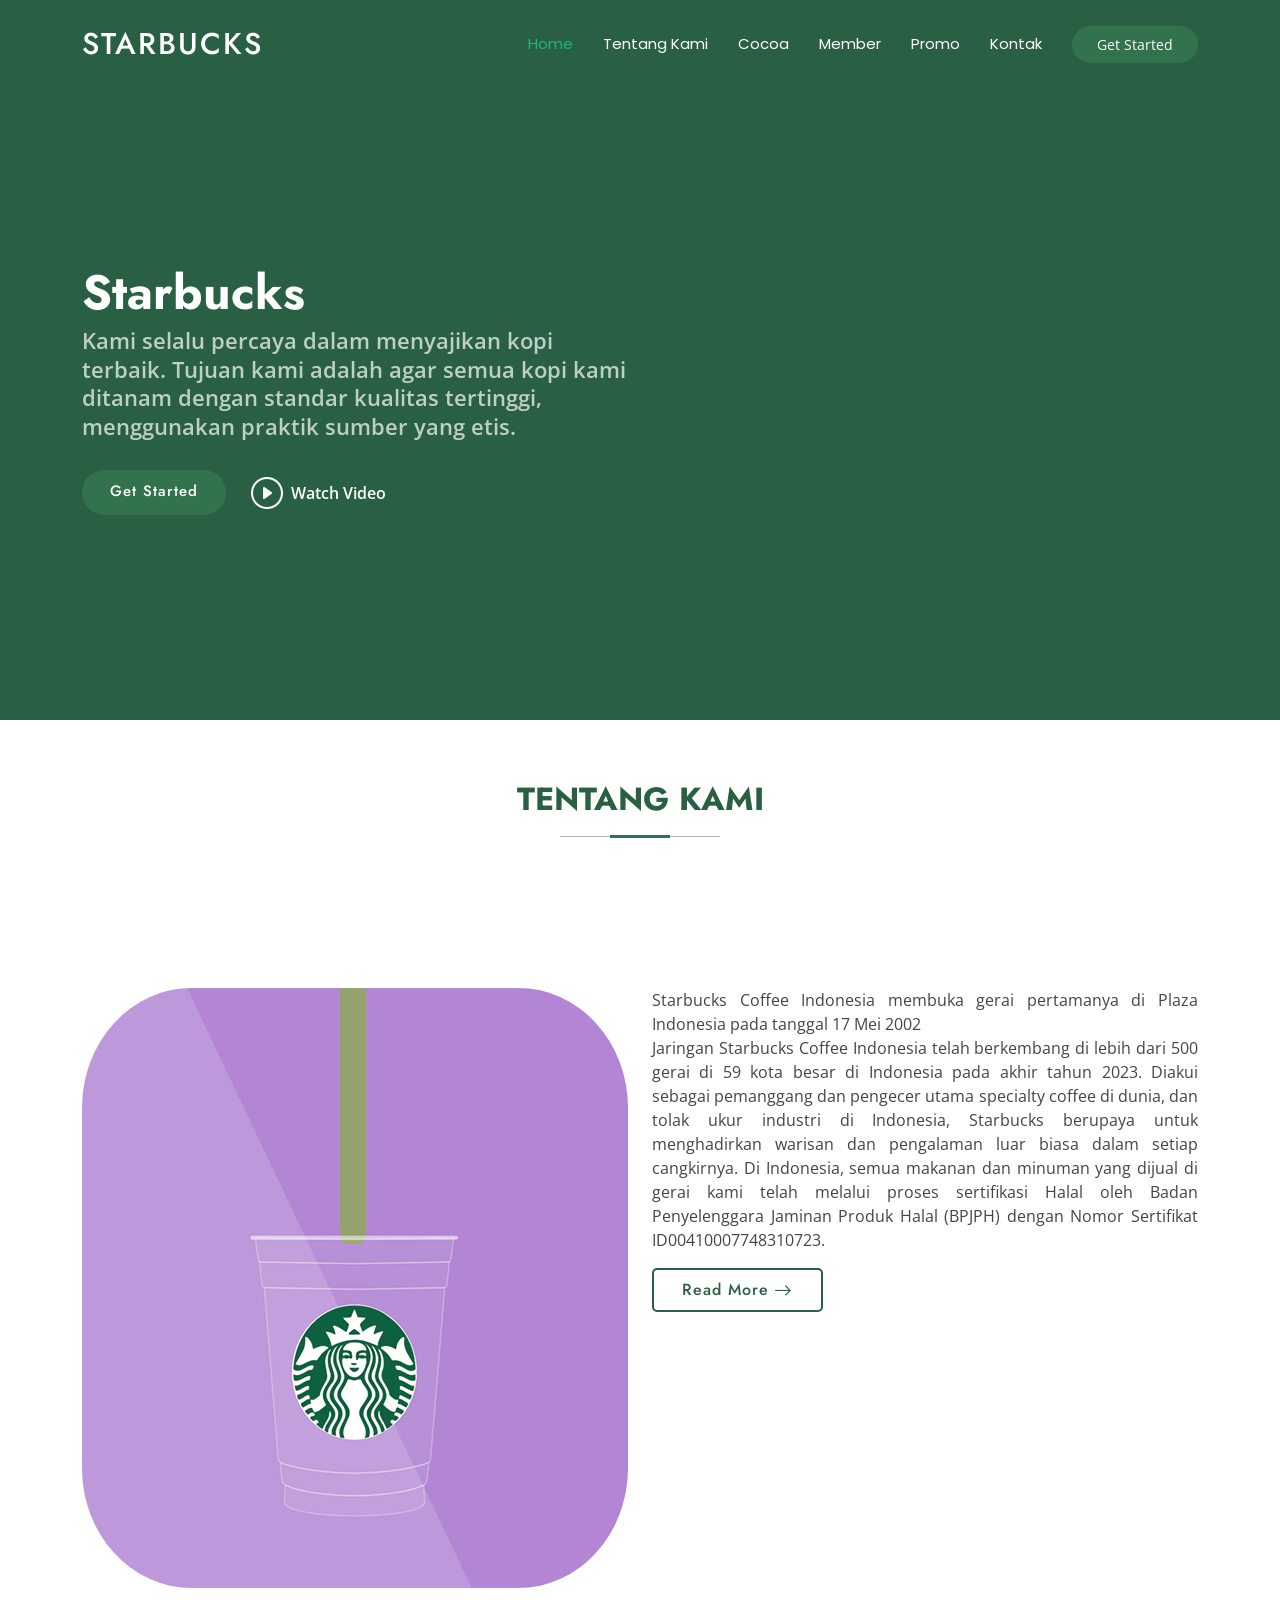
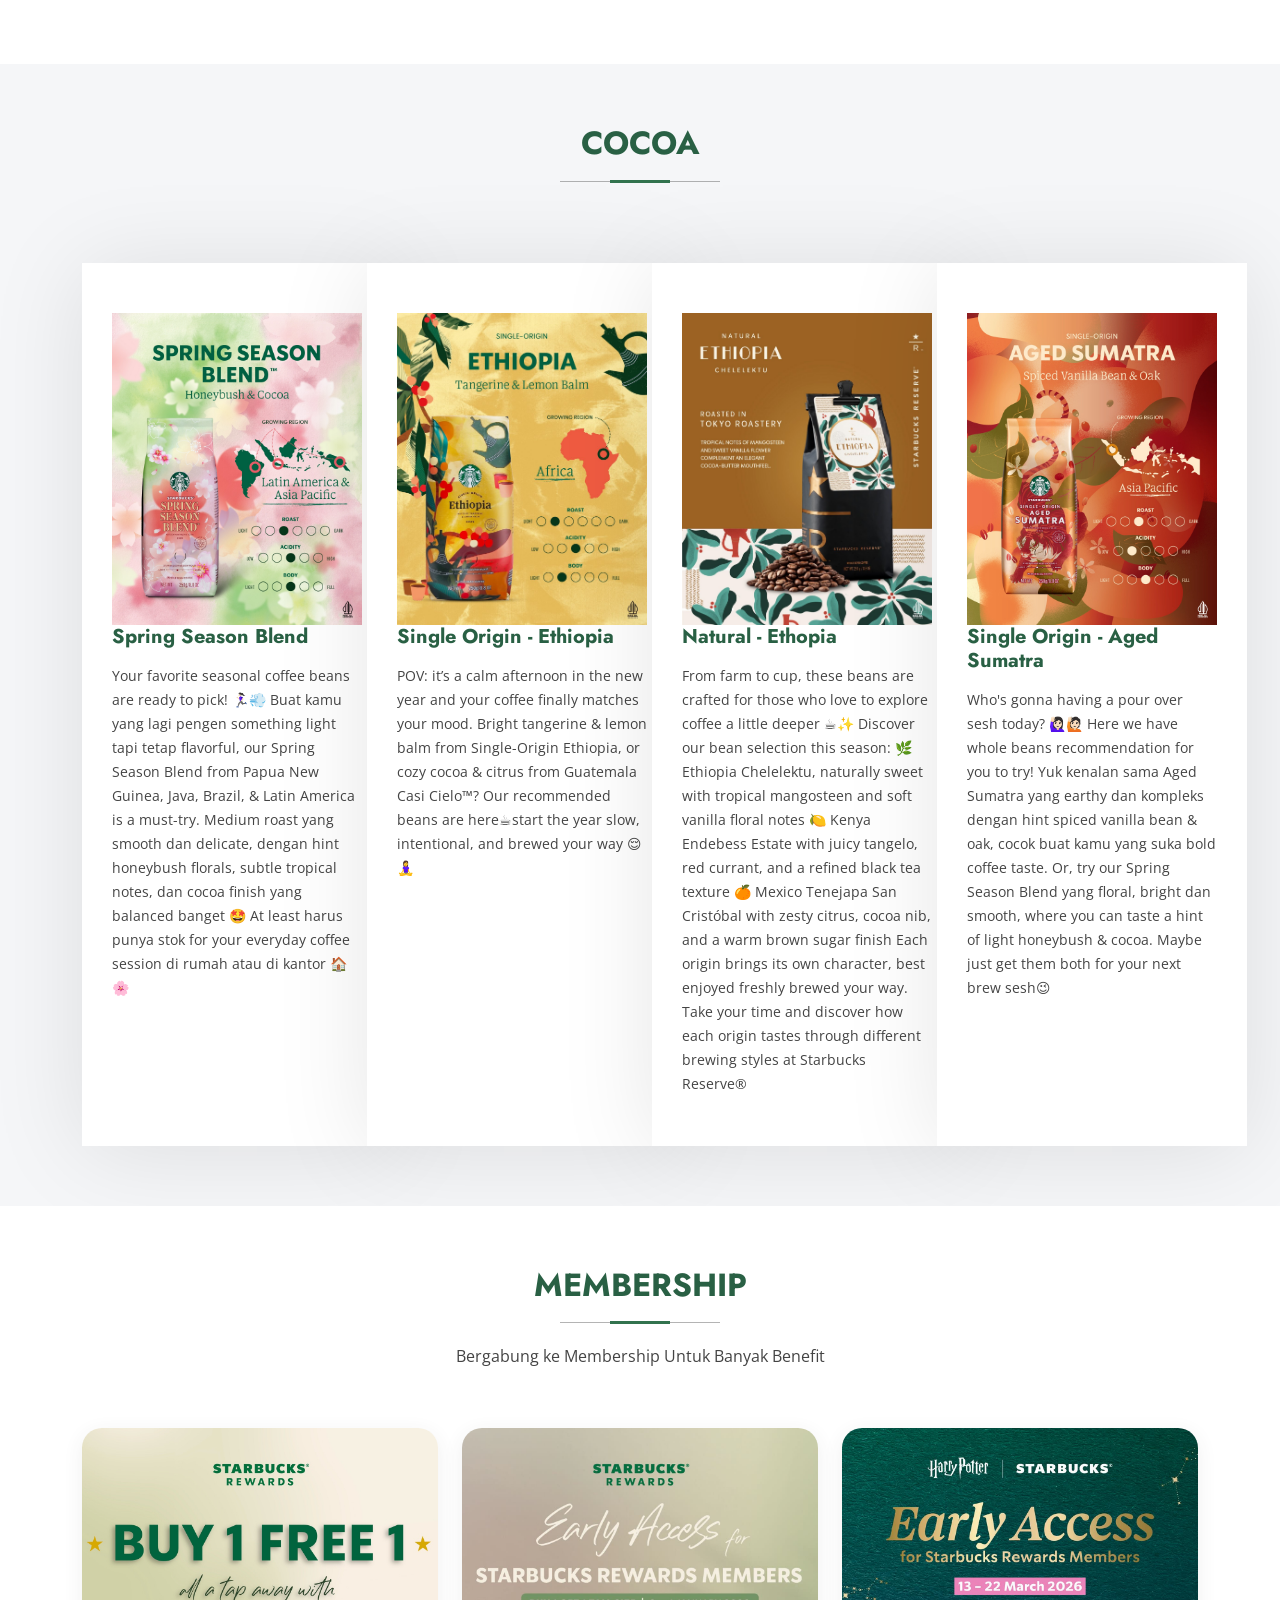
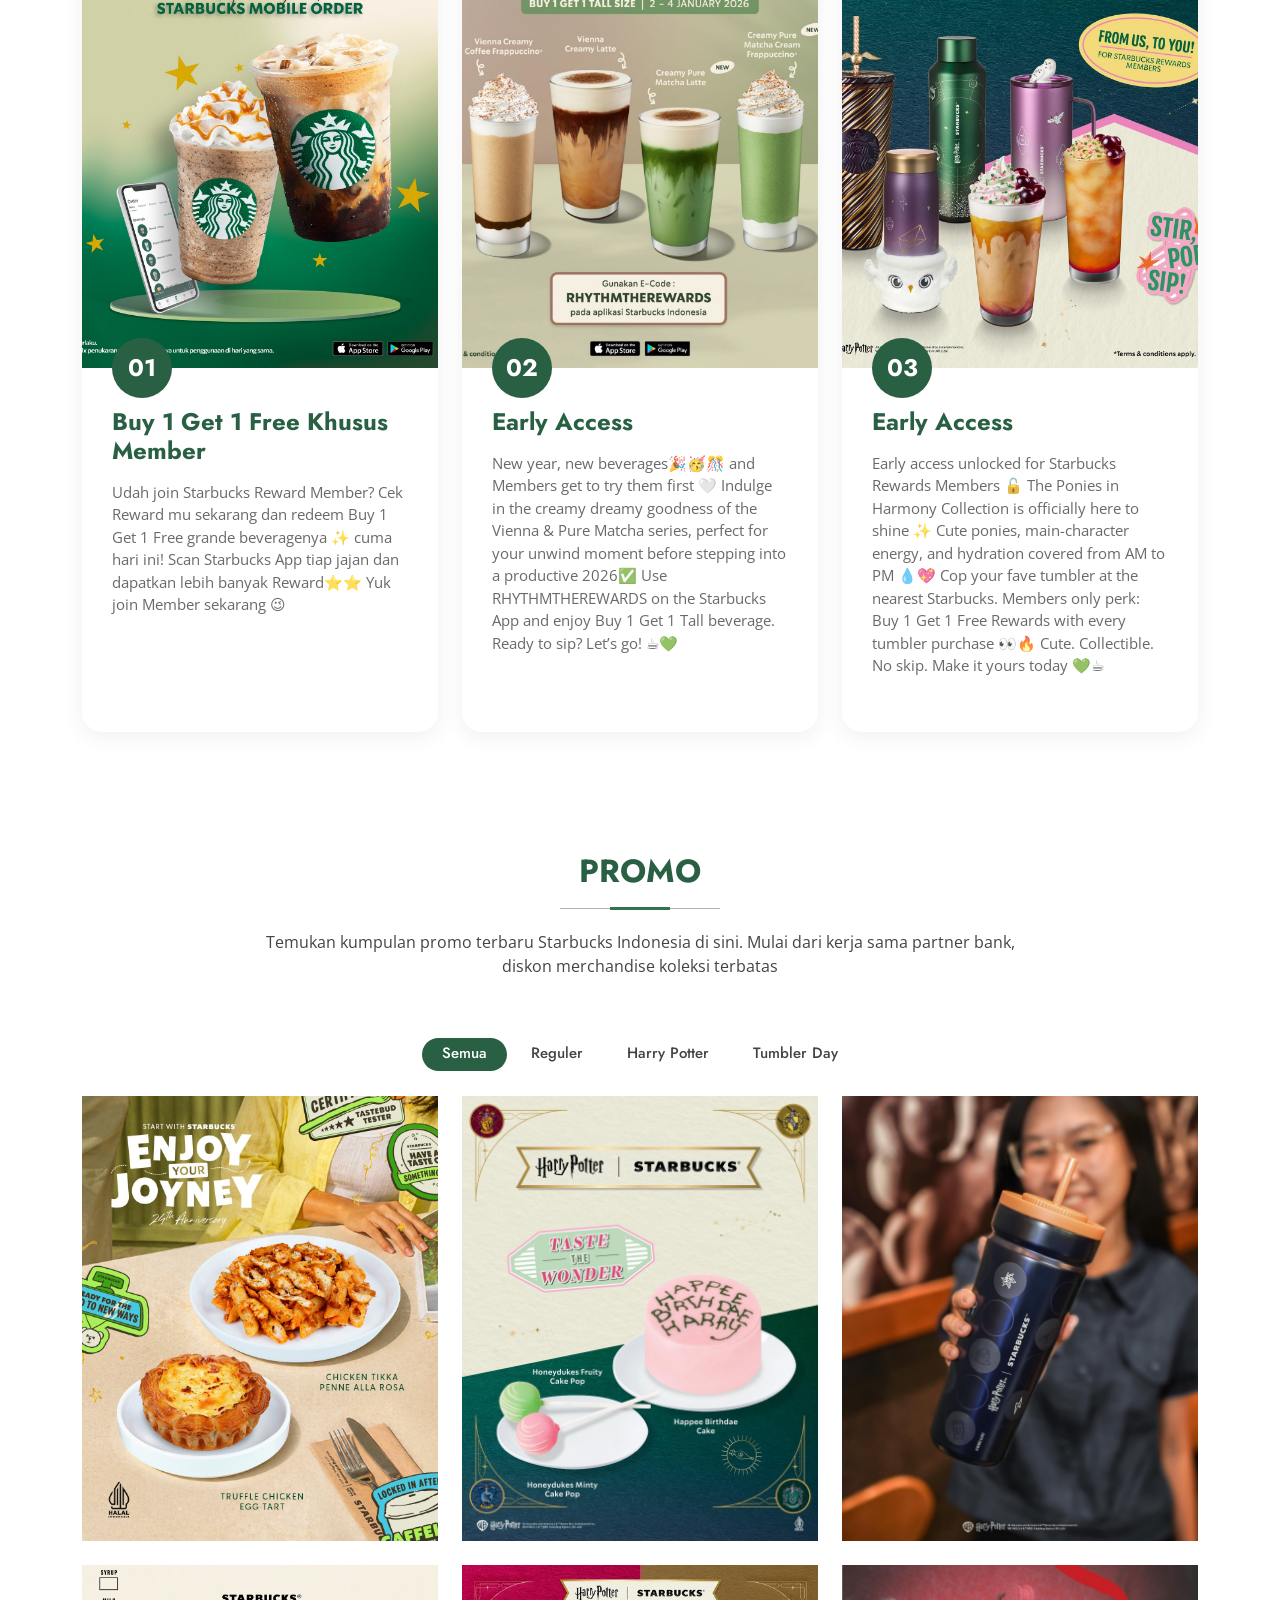
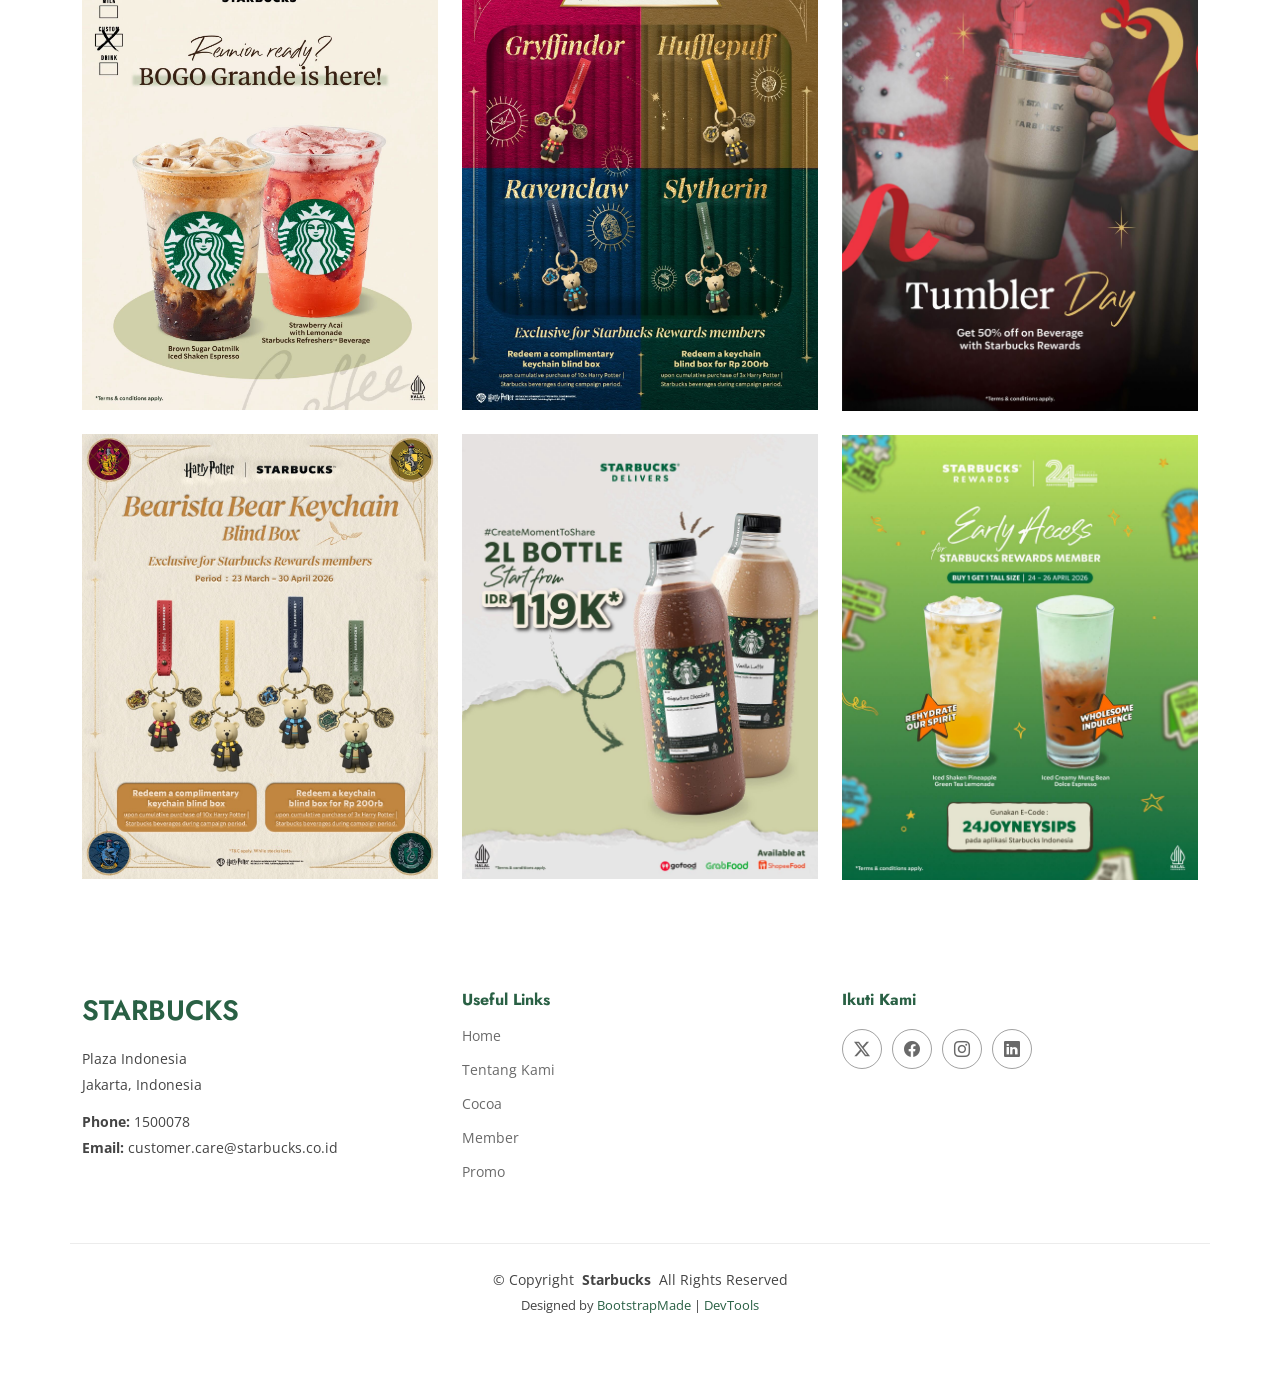
==== commit b07780ba: "Tugas Pra ETS" ====
--- a/tugas_ets.html
+++ b/tugas_ets.html
@@ -4,7 +4,7 @@
 <head>
     <meta charset="utf-8">
     <meta content="width=device-width, initial-scale=1.0" name="viewport">
-    <title>Index - Arsha Bootstrap Template</title>
+    <title>Starbucks</title>
     <meta name="description" content="">
     <meta name="keywords" content="">
 
@@ -110,9 +110,8 @@
                 <div class="row gy-4">
 
                     <div class="col-lg-6 content" data-aos="fade-up" data-aos-delay="100">
-                        <img src="https://i.pinimg.com/736x/85/c0/9a/85c09aea788d44fc892451e380a8f72e.jpg"
-                            alt="Profile Portrait"
-                            style="width: 350px; margin-bottom: 20px; margin-left: 150px; border-radius: 20%;">
+                        <img class="img-fluid" src="gambar insta\gif2.gif" data-aos="zoom-in" data-aos-delay="100"
+                            style="height: 600px; object-fit: cover; border-radius: 20%;" >
 
                         <p style="text-align: justify;">
                         </p>
--- a/assets/css/main.css
+++ b/assets/css/main.css
@@ -211,6 +211,13 @@
   --nav-color: #ffffff;
 }
 
+.index-page.scrolled .header {
+  background-color: rgba(41, 96, 68, 0.85) !important; 
+  backdrop-filter: blur(10px);
+  -webkit-backdrop-filter: blur(10px);
+  border-bottom: 1px solid rgba(255, 255, 255, 0.1);
+  box-shadow: 0 4px 30px rgba(0, 0, 0, 0.1);
+}
 /* Index Page Header on Scroll
 ------------------------------*/
 .index-page.scrolled .header {
